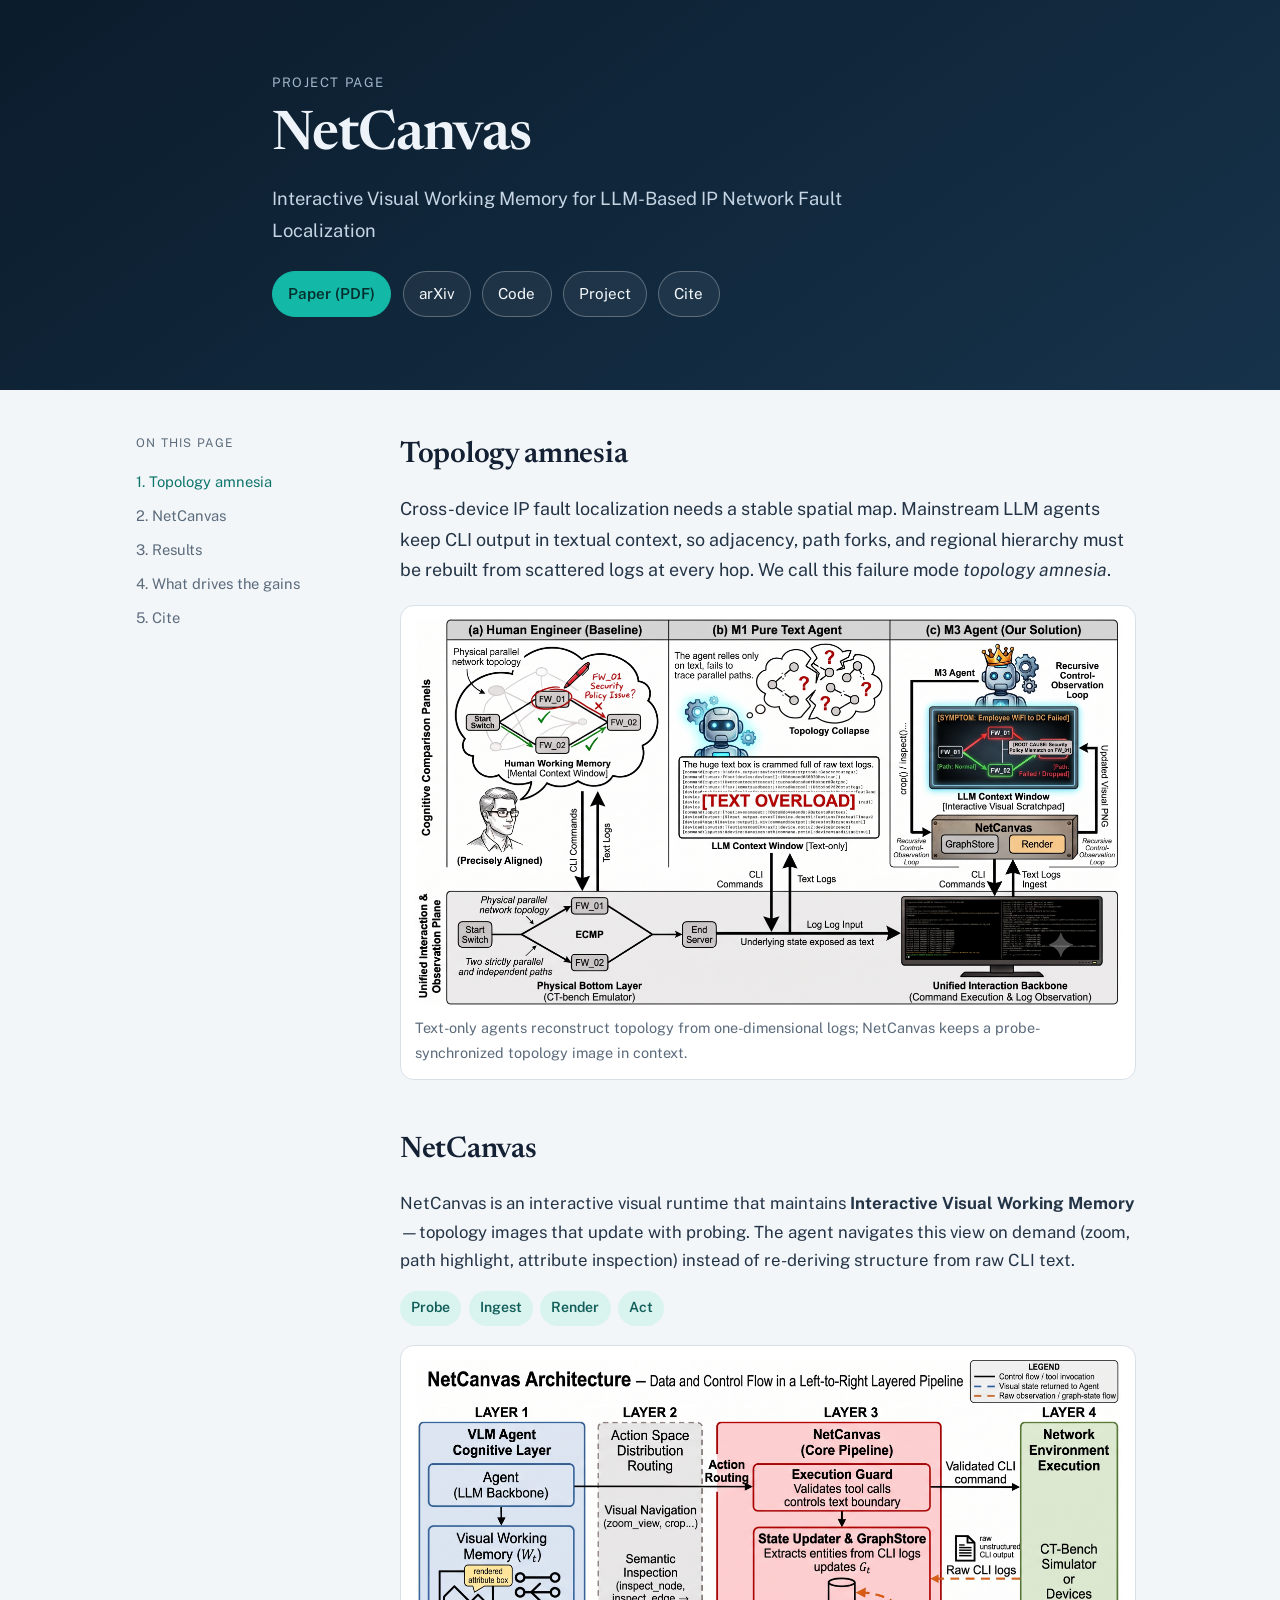
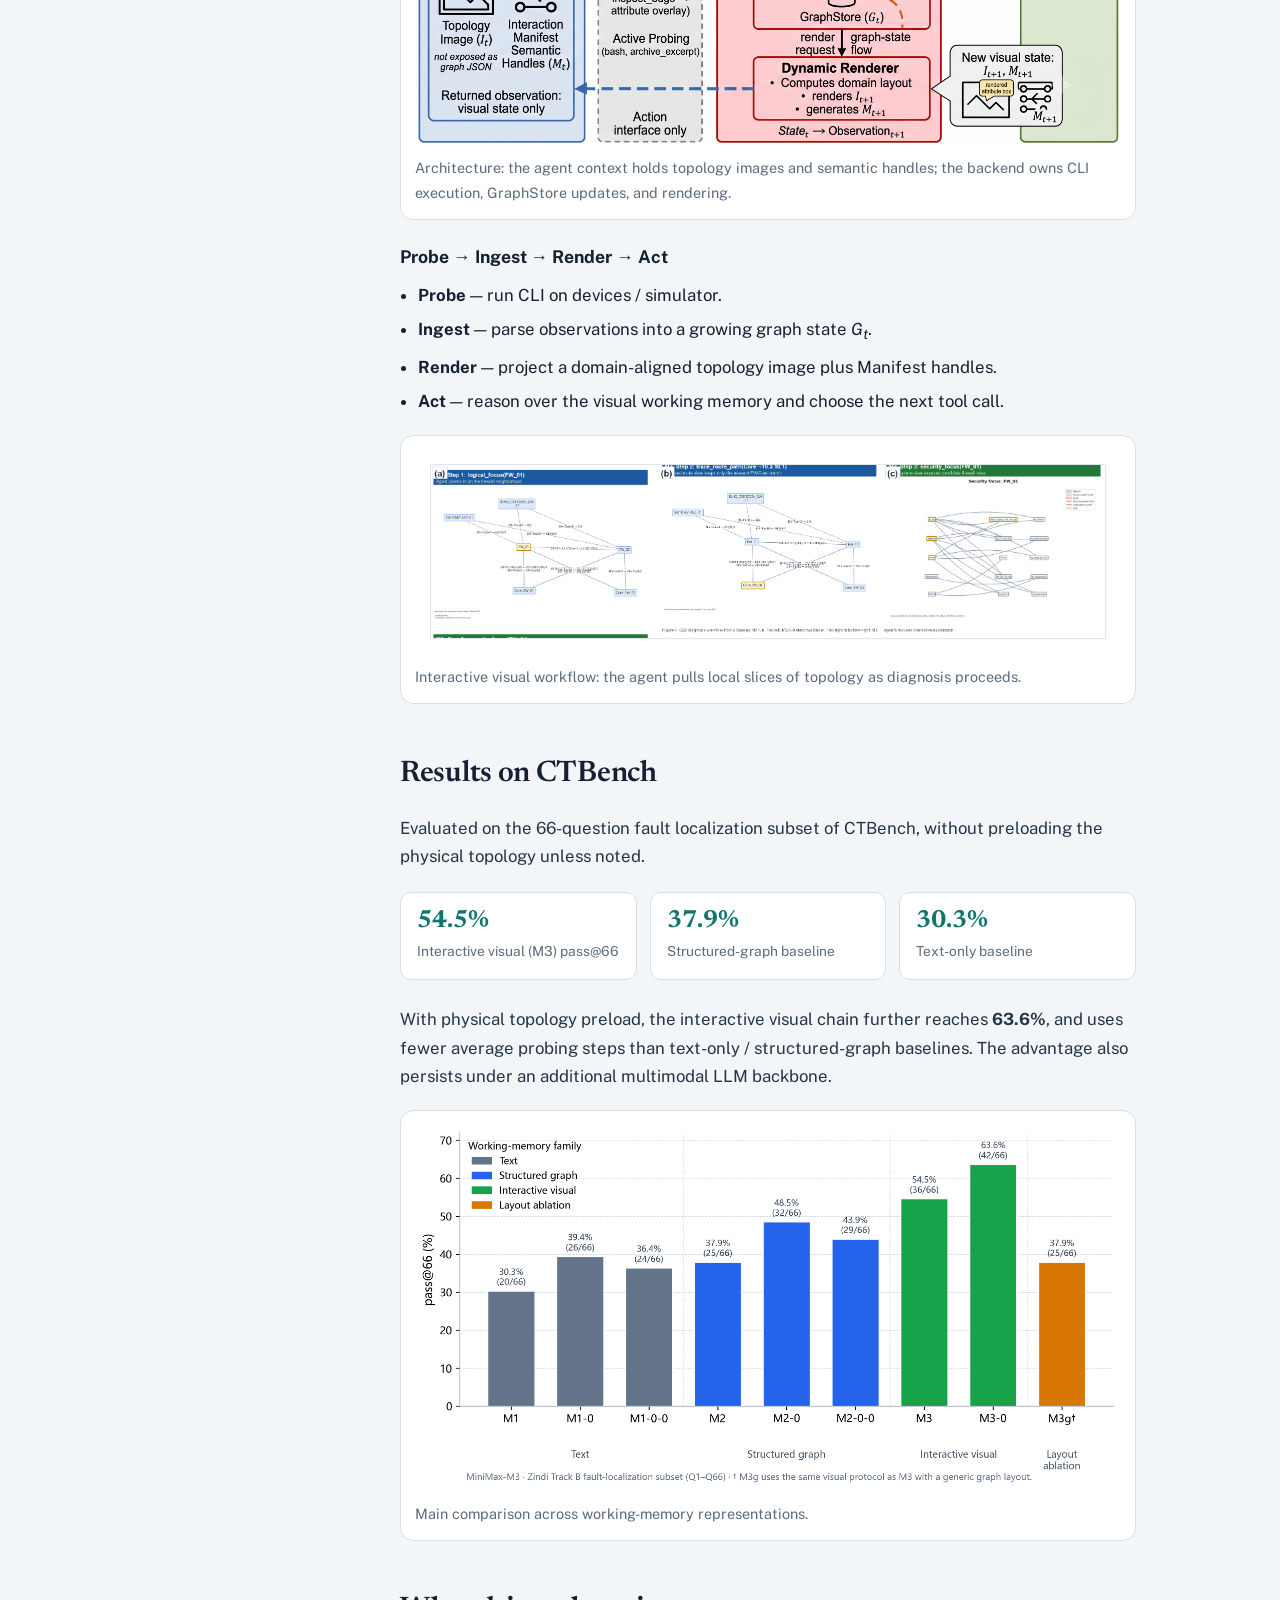
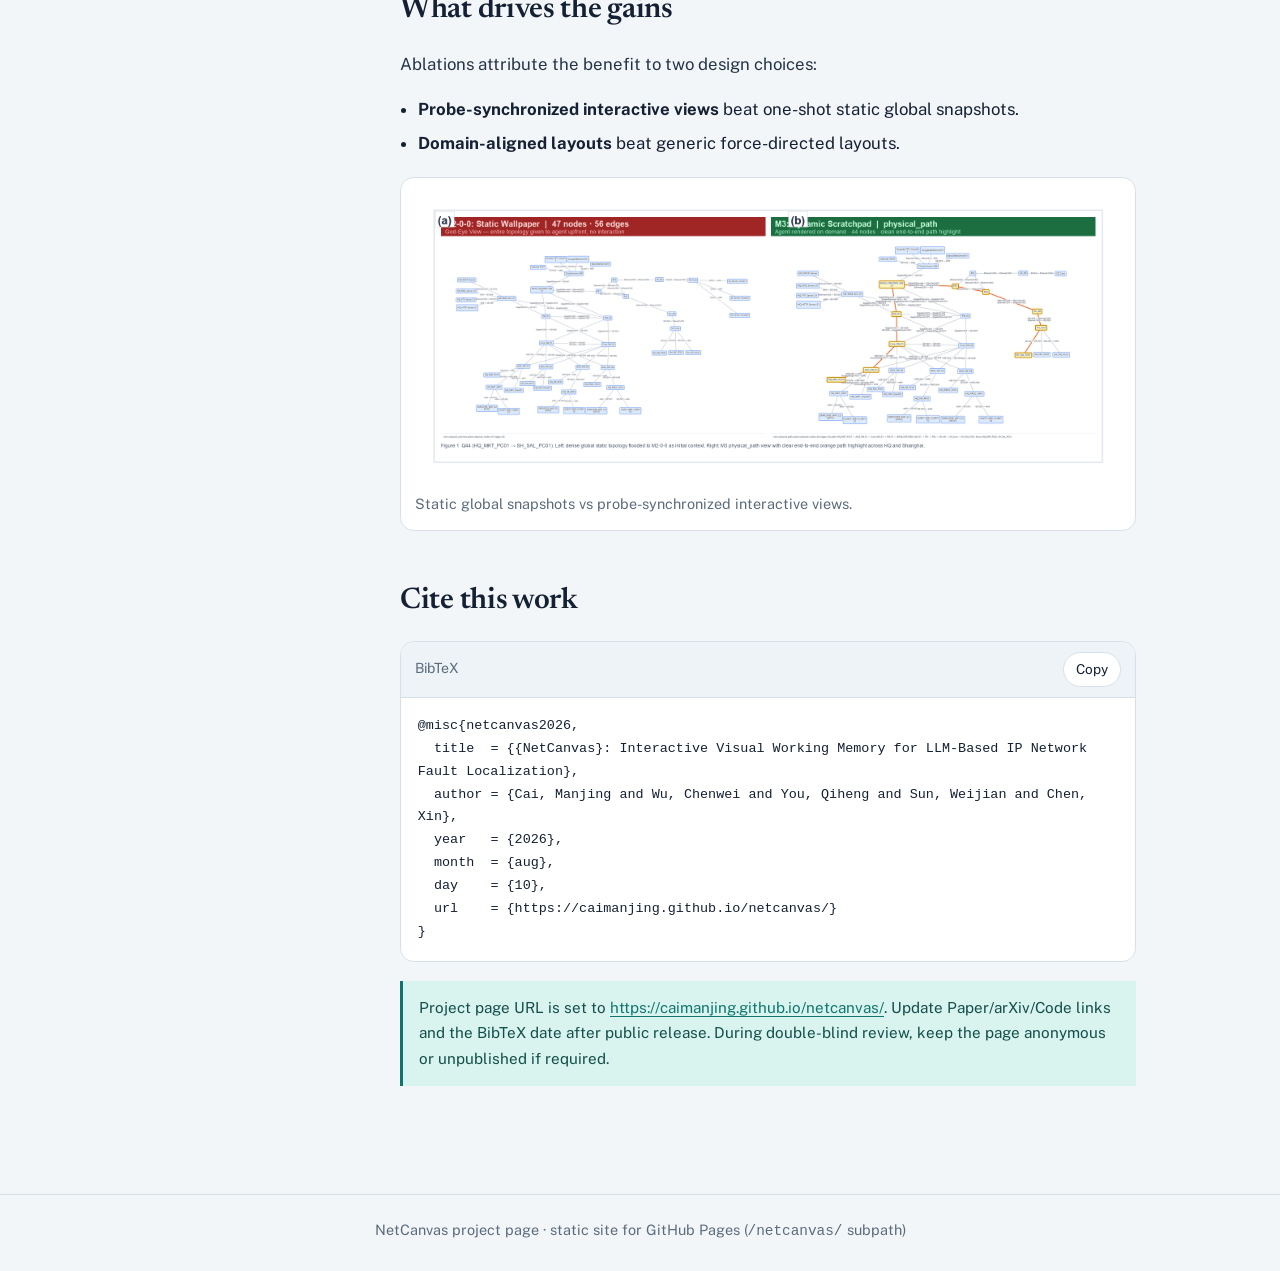
==== index.html @ bb772760 "Initial NetCanvas project page" ====
<!DOCTYPE html>
<html lang="en">
<head>
  <meta charset="UTF-8" />
  <meta name="viewport" content="width=device-width, initial-scale=1" />
  <title>NetCanvas: Interactive Visual Working Memory for LLM-Based IP Network Fault Localization</title>
  <meta name="description" content="NetCanvas maintains probe-synchronized topology images as Interactive Visual Working Memory for LLM agents doing IP network fault localization." />
  <!--
    Project-page deploy: https://<user>.github.io/netcanvas/
    Keep asset paths relative so the /netcanvas/ subpath works.
  -->
  <link rel="preconnect" href="https://fonts.googleapis.com" />
  <link rel="preconnect" href="https://fonts.gstatic.com" crossorigin />
  <link href="https://fonts.googleapis.com/css2?family=Newsreader:opsz,wght@6..72,500;6..72,600&family=Public+Sans:wght@400;600&family=IBM+Plex+Mono:wght@400;500&display=swap" rel="stylesheet" />
  <link rel="stylesheet" href="assets/theme.css" />
</head>
<body>
  <header class="hero">
    <div class="hero-inner">
      <p class="kicker">Project page</p>
      <h1>NetCanvas</h1>
      <p class="tagline">
        Interactive Visual Working Memory for LLM-Based IP Network Fault Localization
      </p>
      <p class="links">
        <!-- Replace # with real URLs when ready -->
        <a class="primary" href="#">Paper (PDF)</a>
        <a href="#">arXiv</a>
        <a href="#">Code</a>
        <a href="https://caimanjing.github.io/netcanvas/">Project</a>
        <a href="#cite">Cite</a>
      </p>
    </div>
  </header>

  <div class="layout">
    <aside class="toc" aria-label="On this page">
      <p>On this page</p>
      <a href="#problem">1. Topology amnesia</a>
      <a href="#method">2. NetCanvas</a>
      <a href="#results">3. Results</a>
      <a href="#ablations">4. What drives the gains</a>
      <a href="#cite">5. Cite</a>
    </aside>

    <main>
      <section id="problem">
        <h2>Topology amnesia</h2>
        <p class="lead">
          Cross-device IP fault localization needs a stable spatial map. Mainstream
          LLM agents keep CLI output in textual context, so adjacency, path forks,
          and regional hierarchy must be rebuilt from scattered logs at every hop.
          We call this failure mode <em>topology amnesia</em>.
        </p>
        <figure>
          <img src="figures/teaser.png" alt="Text-only agent vs interactive visual agent" />
          <figcaption>
            Text-only agents reconstruct topology from one-dimensional logs;
            NetCanvas keeps a probe-synchronized topology image in context.
          </figcaption>
        </figure>
      </section>

      <section id="method">
        <h2>NetCanvas</h2>
        <p>
          NetCanvas is an interactive visual runtime that maintains
          <strong>Interactive Visual Working Memory</strong>—topology images that
          update with probing. The agent navigates this view on demand (zoom,
          path highlight, attribute inspection) instead of re-deriving structure
          from raw CLI text.
        </p>

        <div class="loop" aria-label="Runtime loop">
          <span>Probe</span>
          <span>Ingest</span>
          <span>Render</span>
          <span>Act</span>
        </div>

        <figure>
          <img src="figures/architecture.png" alt="NetCanvas architecture" />
          <figcaption>
            Architecture: the agent context holds topology images and semantic
            handles; the backend owns CLI execution, GraphStore updates, and rendering.
          </figcaption>
        </figure>

        <h3>Probe → Ingest → Render → Act</h3>
        <ul class="clean">
          <li><strong>Probe</strong> — run CLI on devices / simulator.</li>
          <li><strong>Ingest</strong> — parse observations into a growing graph state <em>G<sub>t</sub></em>.</li>
          <li><strong>Render</strong> — project a domain-aligned topology image plus Manifest handles.</li>
          <li><strong>Act</strong> — reason over the visual working memory and choose the next tool call.</li>
        </ul>

        <figure>
          <img src="figures/workflow.png" alt="M3 interactive visual workflow" />
          <figcaption>
            Interactive visual workflow: the agent pulls local slices of topology
            as diagnosis proceeds.
          </figcaption>
        </figure>
      </section>

      <section id="results">
        <h2>Results on CTBench</h2>
        <p>
          Evaluated on the 66-question fault localization subset of CTBench,
          without preloading the physical topology unless noted.
        </p>

        <div class="stats">
          <div class="stat">
            <strong>54.5%</strong>
            <span>Interactive visual (M3) pass@66</span>
          </div>
          <div class="stat">
            <strong>37.9%</strong>
            <span>Structured-graph baseline</span>
          </div>
          <div class="stat">
            <strong>30.3%</strong>
            <span>Text-only baseline</span>
          </div>
        </div>

        <p>
          With physical topology preload, the interactive visual chain further
          reaches <strong>63.6%</strong>, and uses fewer average probing steps than
          text-only / structured-graph baselines. The advantage also persists under
          an additional multimodal LLM backbone.
        </p>

        <figure>
          <img src="figures/results.png" alt="Overall pass rates comparison" />
          <figcaption>Main comparison across working-memory representations.</figcaption>
        </figure>
      </section>

      <section id="ablations">
        <h2>What drives the gains</h2>
        <p>
          Ablations attribute the benefit to two design choices:
        </p>
        <ul class="clean">
          <li><strong>Probe-synchronized interactive views</strong> beat one-shot static global snapshots.</li>
          <li><strong>Domain-aligned layouts</strong> beat generic force-directed layouts.</li>
        </ul>
        <figure>
          <img src="figures/ablation.png" alt="Static vs dynamic visual memory" />
          <figcaption>
            Static global snapshots vs probe-synchronized interactive views.
          </figcaption>
        </figure>
      </section>

      <section id="cite">
        <h2>Cite this work</h2>
        <div class="citation">
          <div class="citation-bar">
            <span>BibTeX</span>
            <button type="button" data-copy-bibtex>Copy</button>
          </div>
          <pre><code id="bibtex-code">@misc{netcanvas2026,
  title  = {{NetCanvas}: Interactive Visual Working Memory for LLM-Based IP Network Fault Localization},
  author = {Cai, Manjing and Wu, Chenwei and You, Qiheng and Sun, Weijian and Chen, Xin},
  year   = {2026},
  month  = {aug},
  day    = {10},
  url    = {https://caimanjing.github.io/netcanvas/}
}</code></pre>
        </div>
        <p class="note">
          Project page URL is set to
          <a href="https://caimanjing.github.io/netcanvas/">https://caimanjing.github.io/netcanvas/</a>.
          Update Paper/arXiv/Code links and the BibTeX date after public release.
          During double-blind review, keep the page anonymous or unpublished if required.
        </p>
      </section>
    </main>
  </div>

  <footer class="site-footer">
    NetCanvas project page · static site for GitHub Pages (<code>/netcanvas/</code> subpath)
  </footer>

  <script src="assets/site.js"></script>
</body>
</html>
---- assets/theme.css ----
:root {
  --bg: #f3f6f8;
  --surface: #ffffff;
  --ink: #142033;
  --muted: #5b6b7c;
  --line: #d7e0e8;
  --accent: #0f766e;
  --accent-soft: #d9f3ef;
  --hero-from: #0b1c2c;
  --hero-to: #16324a;
  --max: 46rem;
  --nav: 14rem;
  --font-display: "Newsreader", "Source Serif 4", Georgia, serif;
  --font-body: "Public Sans", "Segoe UI", sans-serif;
  --font-mono: "IBM Plex Mono", ui-monospace, monospace;
}

*,
*::before,
*::after {
  box-sizing: border-box;
}

html {
  scroll-behavior: smooth;
}

body {
  margin: 0;
  color: var(--ink);
  background:
    radial-gradient(1200px 500px at 10% -10%, #d7ece8 0%, transparent 55%),
    radial-gradient(900px 420px at 90% 0%, #d9e5f2 0%, transparent 50%),
    var(--bg);
  font-family: var(--font-body);
  font-size: 1.05rem;
  line-height: 1.7;
}

img,
video {
  max-width: 100%;
  height: auto;
  display: block;
}

a {
  color: var(--accent);
  text-decoration-thickness: 1px;
  text-underline-offset: 0.18em;
}

a:hover {
  color: #0b5f59;
}

.hero {
  background: linear-gradient(145deg, var(--hero-from), var(--hero-to));
  color: #edf3f8;
  padding: 4.5rem 1.25rem 3.5rem;
}

.hero-inner,
.page {
  width: min(100% - 2rem, calc(var(--max) + var(--nav) + 3rem));
  margin: 0 auto;
}

.hero-inner {
  max-width: var(--max);
}

.kicker {
  margin: 0 0 0.75rem;
  font-size: 0.82rem;
  letter-spacing: 0.12em;
  text-transform: uppercase;
  color: #9fb6c9;
}

.hero h1 {
  margin: 0;
  font-family: var(--font-display);
  font-size: clamp(2.4rem, 5vw, 3.4rem);
  font-weight: 600;
  line-height: 1.12;
  letter-spacing: -0.02em;
}

.tagline {
  margin: 1rem 0 0;
  max-width: 38rem;
  font-size: 1.15rem;
  color: #c5d5e4;
}

.links {
  display: flex;
  flex-wrap: wrap;
  gap: 0.7rem;
  margin-top: 1.6rem;
}

.links a {
  display: inline-flex;
  align-items: center;
  padding: 0.55rem 0.95rem;
  border: 1px solid rgba(255, 255, 255, 0.28);
  border-radius: 999px;
  color: #f4f8fb;
  text-decoration: none;
  background: rgba(255, 255, 255, 0.06);
  font-size: 0.95rem;
}

.links a:hover {
  background: rgba(255, 255, 255, 0.14);
  color: #fff;
}

.links a.primary {
  background: #14b8a6;
  border-color: #14b8a6;
  color: #042f2e;
  font-weight: 600;
}

.layout {
  display: grid;
  grid-template-columns: var(--nav) minmax(0, var(--max));
  gap: 2.5rem;
  width: min(100% - 2rem, calc(var(--max) + var(--nav) + 3rem));
  margin: 0 auto;
  padding: 2.5rem 0 4rem;
}

.toc {
  position: sticky;
  top: 1.25rem;
  align-self: start;
  padding: 0.2rem 0;
}

.toc p {
  margin: 0 0 0.7rem;
  font-size: 0.75rem;
  letter-spacing: 0.1em;
  text-transform: uppercase;
  color: var(--muted);
}

.toc a {
  display: block;
  padding: 0.28rem 0;
  color: var(--muted);
  text-decoration: none;
  font-size: 0.92rem;
}

.toc a:hover,
.toc a.active {
  color: var(--accent);
}

main section {
  margin-bottom: 2.8rem;
  scroll-margin-top: 1.2rem;
}

main h2 {
  margin: 0 0 0.9rem;
  font-family: var(--font-display);
  font-size: 1.85rem;
  font-weight: 600;
  letter-spacing: -0.01em;
}

main h3 {
  margin: 1.4rem 0 0.55rem;
  font-size: 1.1rem;
}

.lead,
main p {
  margin: 0 0 1rem;
  color: #243447;
}

.lead {
  font-size: 1.12rem;
}

.stats {
  display: grid;
  grid-template-columns: repeat(3, 1fr);
  gap: 0.8rem;
  margin: 1.3rem 0 1.6rem;
}

.stat {
  padding: 0.95rem 1rem;
  background: var(--surface);
  border: 1px solid var(--line);
  border-radius: 0.7rem;
}

.stat strong {
  display: block;
  font-family: var(--font-display);
  font-size: 1.55rem;
  line-height: 1.1;
  color: var(--accent);
}

.stat span {
  display: block;
  margin-top: 0.3rem;
  font-size: 0.86rem;
  color: var(--muted);
}

figure {
  margin: 1.2rem 0 0.4rem;
  padding: 0.85rem;
  background: var(--surface);
  border: 1px solid var(--line);
  border-radius: 0.85rem;
}

figure img {
  width: 100%;
  border-radius: 0.35rem;
}

figcaption {
  margin-top: 0.7rem;
  font-size: 0.9rem;
  color: var(--muted);
}

.loop {
  display: flex;
  flex-wrap: wrap;
  gap: 0.45rem;
  margin: 1rem 0 1.2rem;
}

.loop span {
  padding: 0.35rem 0.7rem;
  border-radius: 999px;
  background: var(--accent-soft);
  color: #115e59;
  font-size: 0.88rem;
  font-weight: 600;
}

ul.clean {
  margin: 0.4rem 0 1rem;
  padding-left: 1.15rem;
}

ul.clean li {
  margin: 0.35rem 0;
}

.citation {
  background: var(--surface);
  border: 1px solid var(--line);
  border-radius: 0.85rem;
  overflow: hidden;
}

.citation-bar {
  display: flex;
  justify-content: space-between;
  align-items: center;
  padding: 0.65rem 0.9rem;
  border-bottom: 1px solid var(--line);
  background: #eef3f7;
  font-size: 0.88rem;
  color: var(--muted);
}

.citation button {
  border: 1px solid var(--line);
  background: #fff;
  color: var(--ink);
  border-radius: 999px;
  padding: 0.3rem 0.75rem;
  cursor: pointer;
  font: inherit;
  font-size: 0.85rem;
}

.citation button:hover {
  border-color: var(--accent);
  color: var(--accent);
}

.citation pre {
  margin: 0;
  padding: 1rem 1.05rem 1.15rem;
  overflow-x: auto;
  font-family: var(--font-mono);
  font-size: 0.84rem;
  line-height: 1.55;
  white-space: pre-wrap;
}

.note {
  margin-top: 1.2rem;
  padding: 0.85rem 1rem;
  border-left: 3px solid var(--accent);
  background: var(--accent-soft);
  color: #134e4a;
  font-size: 0.95rem;
}

.site-footer {
  border-top: 1px solid var(--line);
  padding: 1.4rem 1.25rem 2.4rem;
  color: var(--muted);
  font-size: 0.9rem;
  text-align: center;
}

@media (max-width: 920px) {
  .layout {
    grid-template-columns: 1fr;
    gap: 1.2rem;
  }

  .toc {
    position: static;
    display: flex;
    flex-wrap: wrap;
    gap: 0.35rem 1rem;
    padding-bottom: 0.4rem;
    border-bottom: 1px solid var(--line);
  }

  .toc p {
    width: 100%;
  }

  .stats {
    grid-template-columns: 1fr;
  }
}
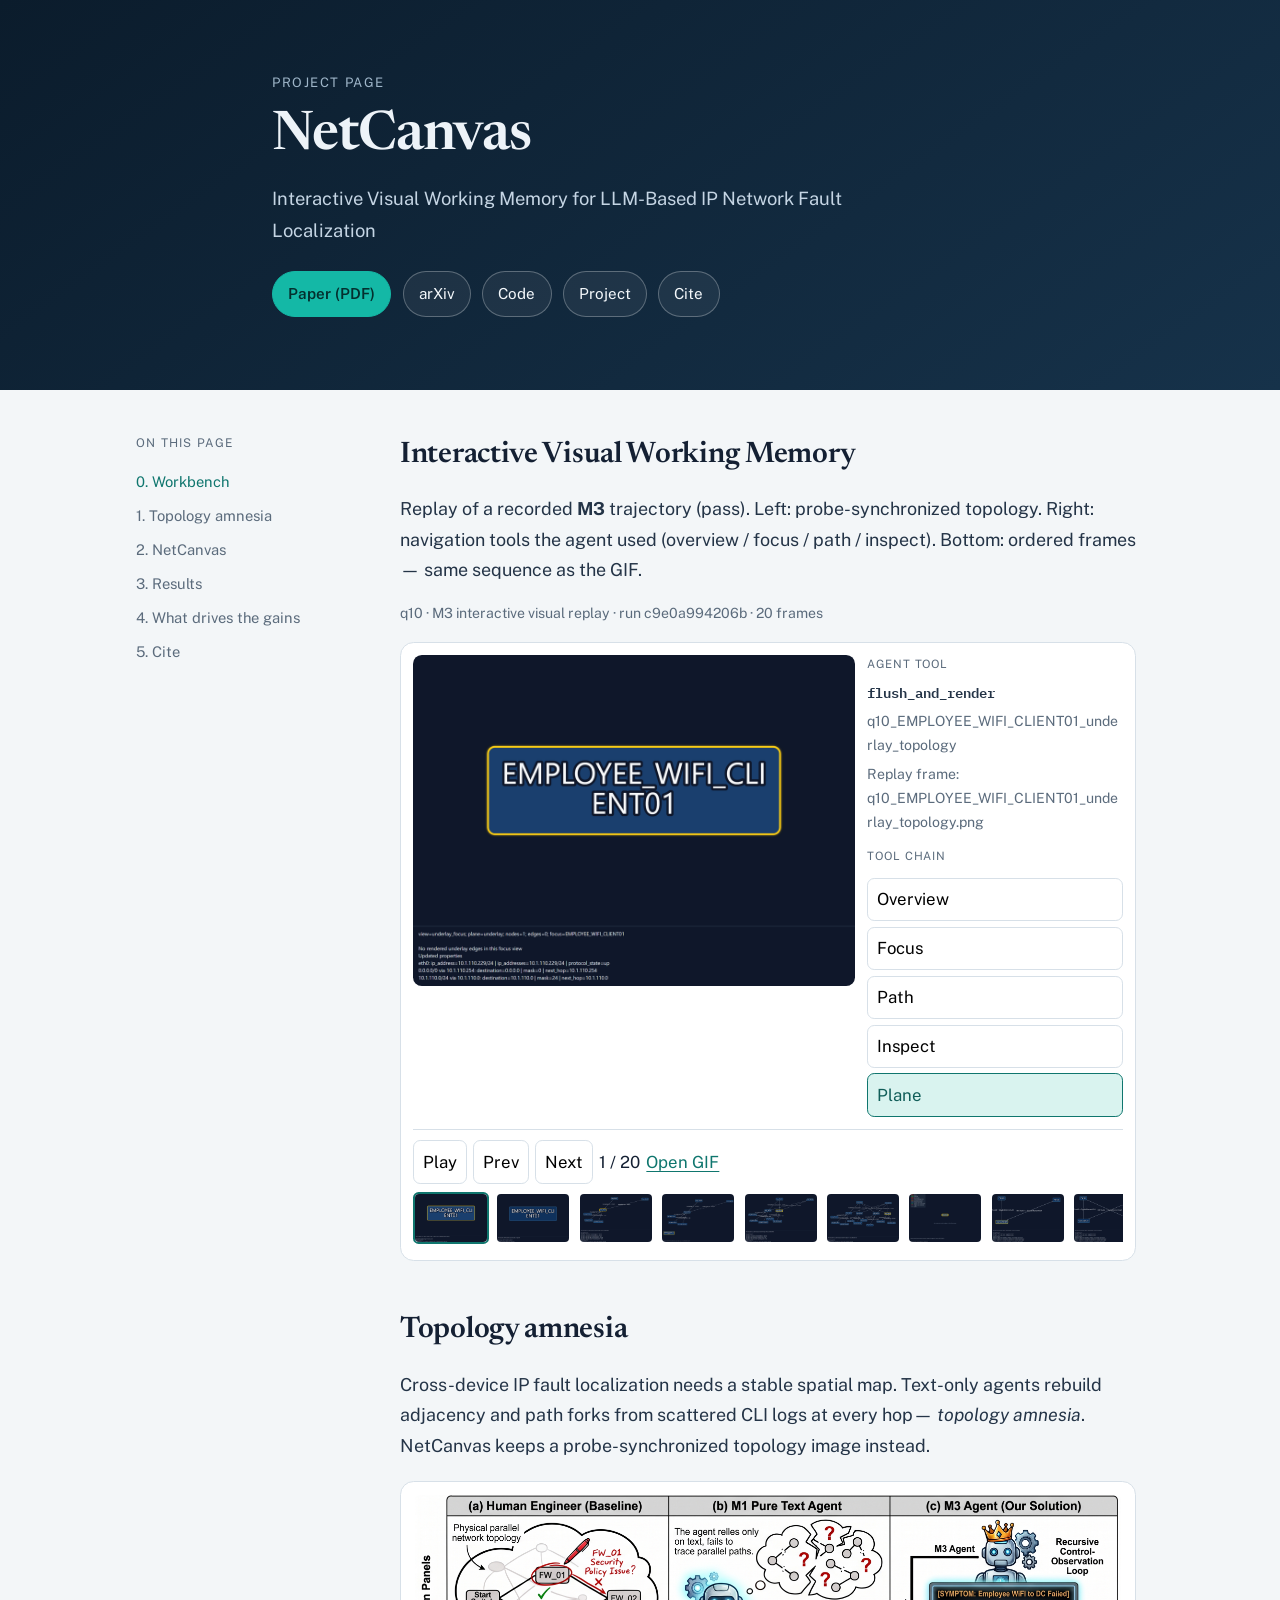
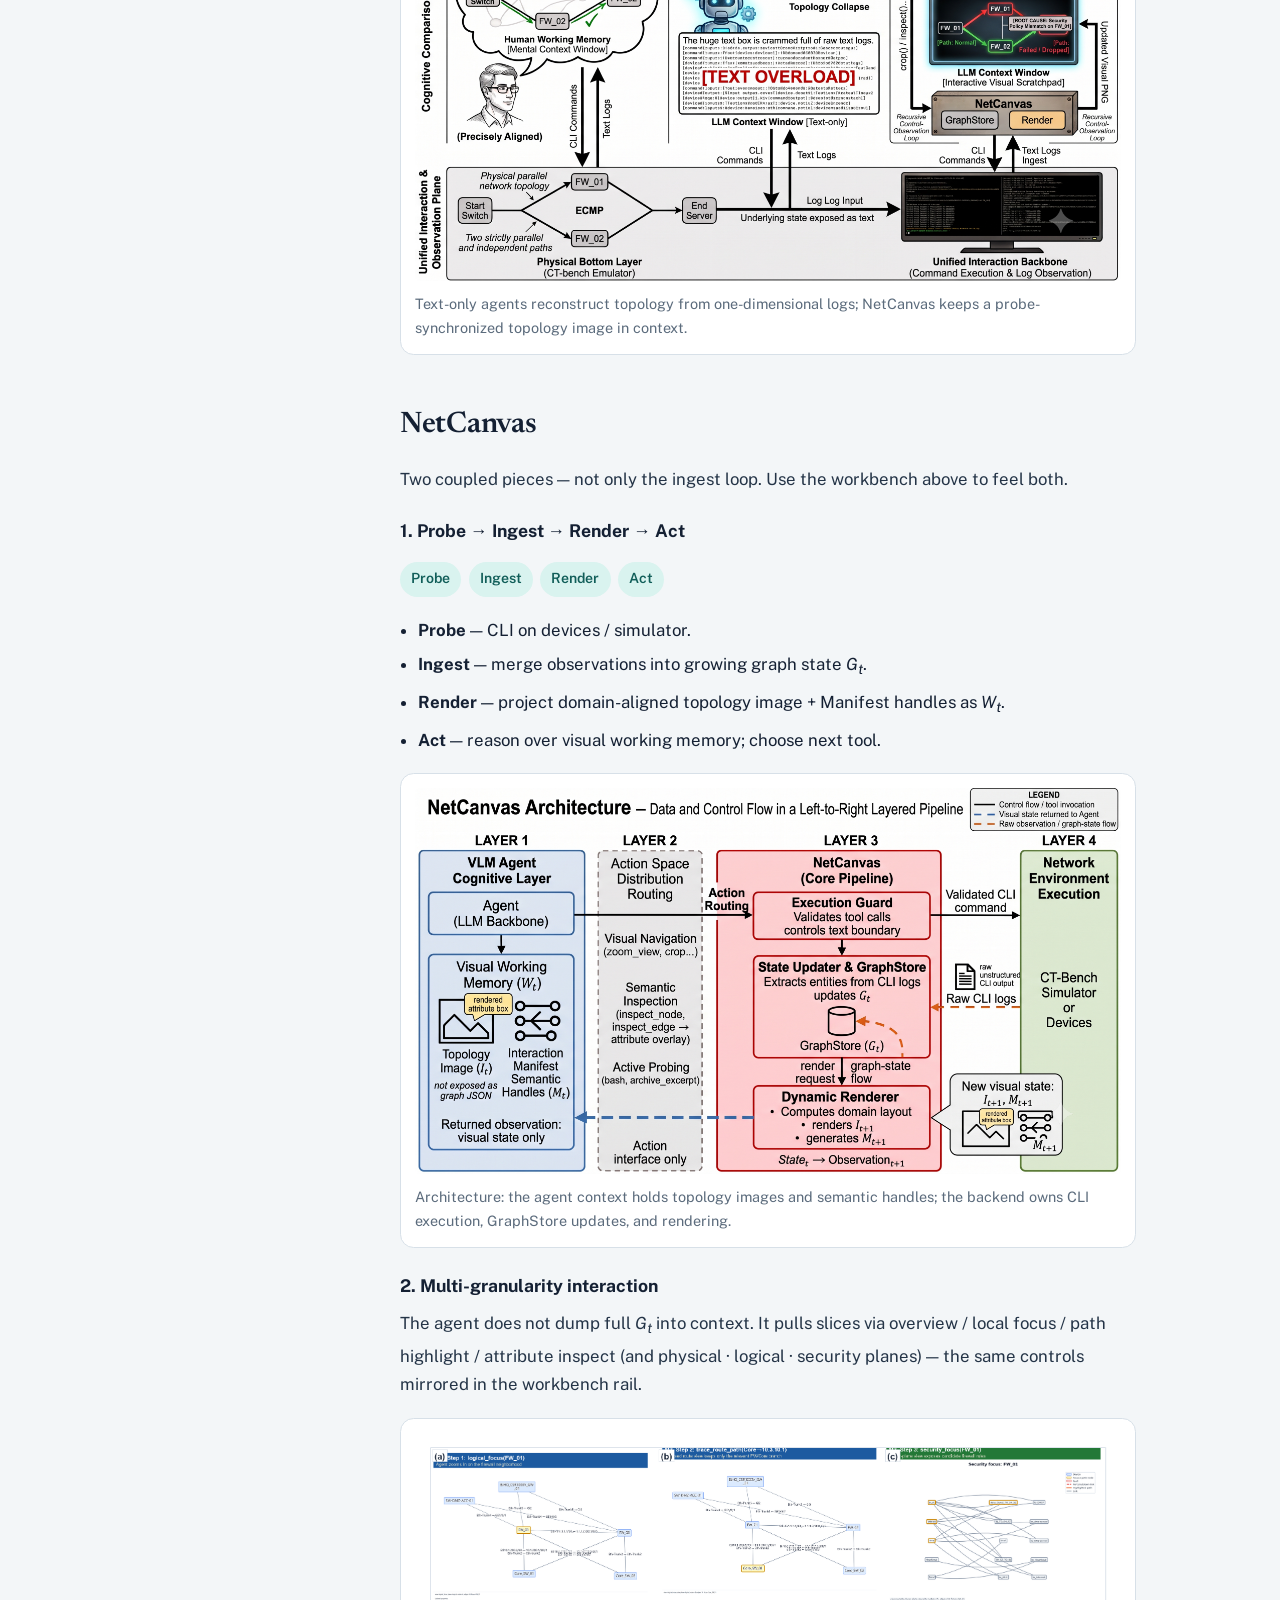
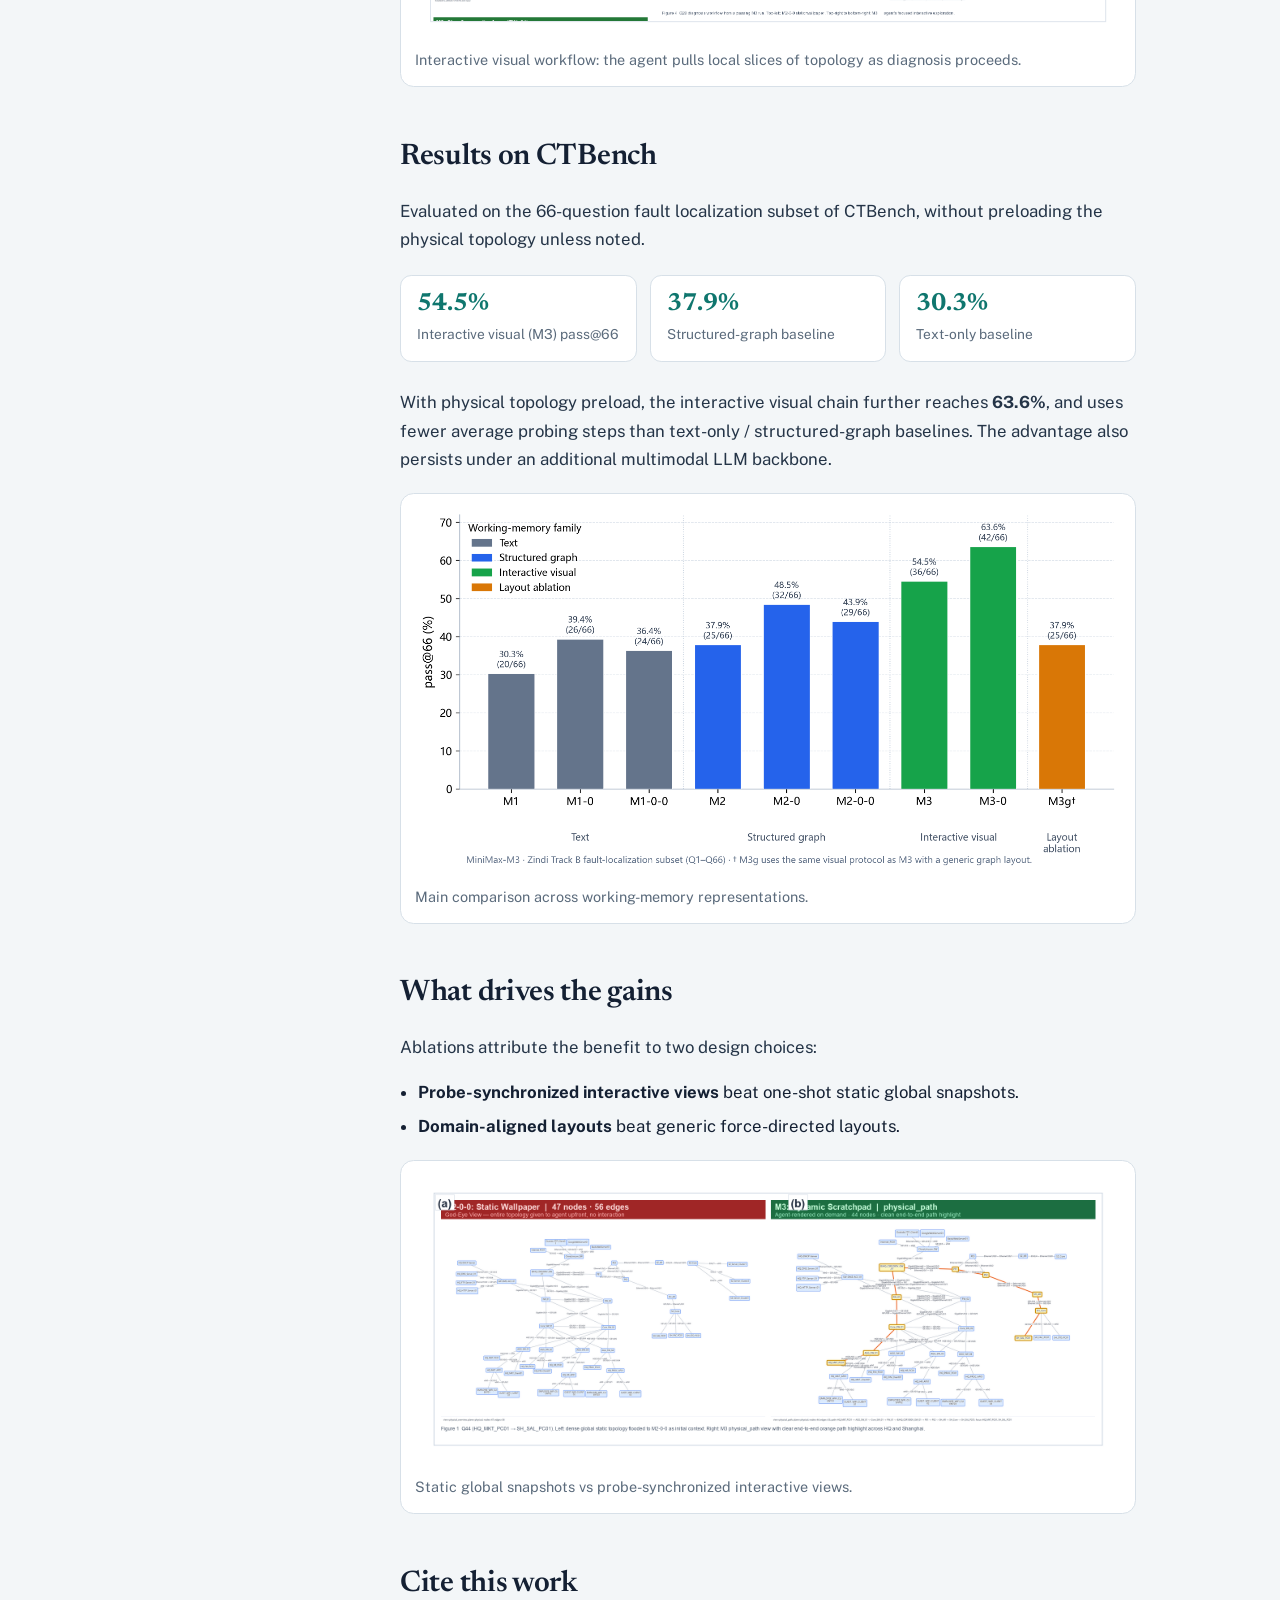
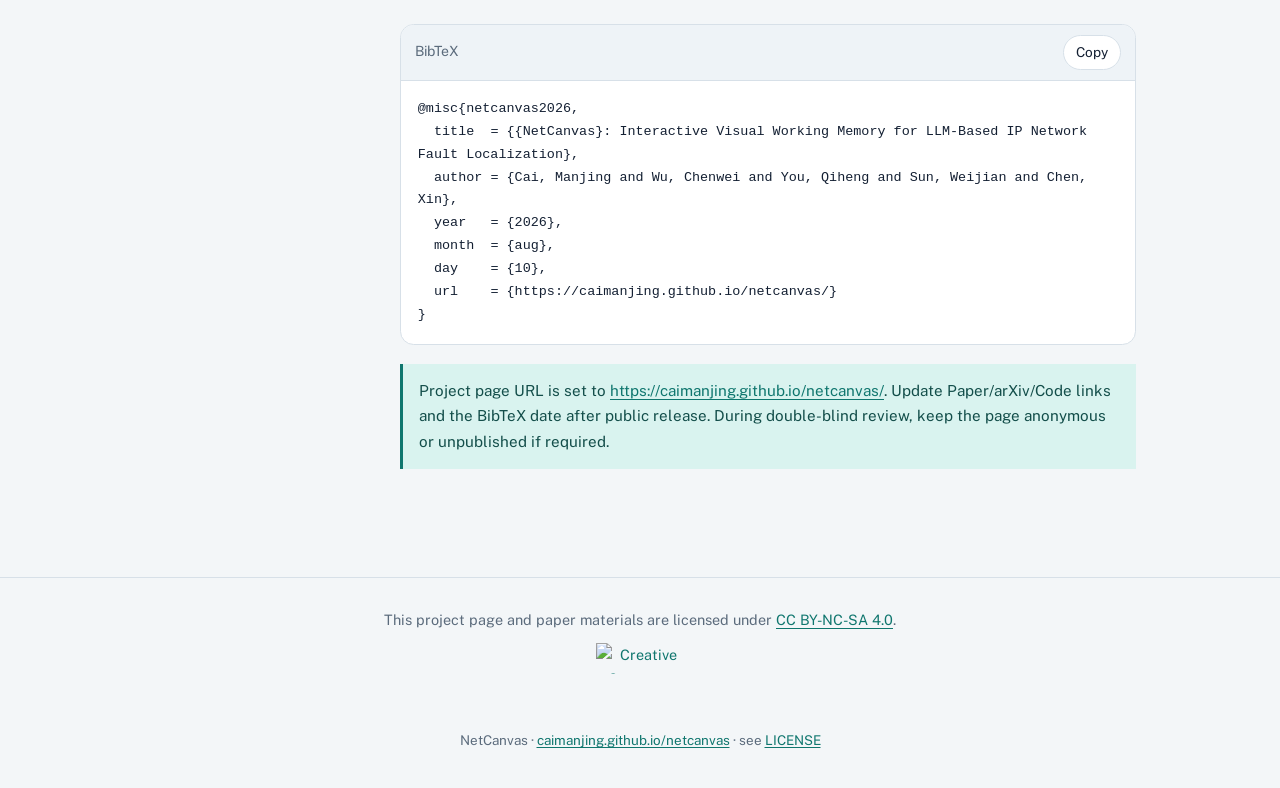
==== commit b7978a49: "Add workbench markup, styles, and M3 demo wiring. Co-authored-by: Cursor <cursoragent@cursor.com>" ====
--- a/index.html
+++ b/index.html
@@ -36,6 +36,7 @@
   <div class="layout">
     <aside class="toc" aria-label="On this page">
       <p>On this page</p>
+      <a href="#workbench">0. Workbench</a>
       <a href="#problem">1. Topology amnesia</a>
       <a href="#method">2. NetCanvas</a>
       <a href="#results">3. Results</a>
@@ -44,13 +45,58 @@
     </aside>
 
     <main>
+      <section id="workbench" class="workbench-section">
+        <h2>Interactive Visual Working Memory</h2>
+        <p class="lead">
+          Replay of a recorded <strong>M3</strong> trajectory (pass).
+          Left: probe-synchronized topology. Right: navigation tools the agent used
+          (overview / focus / path / inspect). Bottom: ordered frames — same sequence as the GIF.
+        </p>
+        <p class="workbench-meta" data-workbench-meta></p>
+
+        <div class="workbench" data-workbench>
+          <div class="wb-main">
+            <div class="wb-viewport">
+              <img data-wb-image alt="Topology working memory frame" />
+              <div class="wb-hotspots" data-wb-hotspots hidden></div>
+            </div>
+            <div class="wb-attr" data-wb-attr hidden></div>
+          </div>
+          <aside class="wb-side">
+            <div class="wb-act">
+              <p class="wb-label">Agent tool</p>
+              <p class="wb-tool" data-wb-tool></p>
+              <p class="wb-args" data-wb-args></p>
+              <p class="wb-intent" data-wb-intent></p>
+            </div>
+            <div class="wb-rail" aria-label="Tool chain">
+              <p class="wb-label">Tool chain</p>
+              <button type="button" data-wb-tag="overview">Overview</button>
+              <button type="button" data-wb-tag="focus">Focus</button>
+              <button type="button" data-wb-tag="path">Path</button>
+              <button type="button" data-wb-tag="inspect">Inspect</button>
+              <button type="button" data-wb-tag="physical">Plane</button>
+            </div>
+          </aside>
+          <div class="wb-timeline">
+            <div class="wb-controls">
+              <button type="button" data-wb-play>Play</button>
+              <button type="button" data-wb-prev>Prev</button>
+              <button type="button" data-wb-next>Next</button>
+              <span data-wb-index></span>
+              <a href="assets/demo/demo.gif" target="_blank" rel="noopener">Open GIF</a>
+            </div>
+            <div class="wb-film" data-wb-film></div>
+          </div>
+        </div>
+      </section>
+
       <section id="problem">
         <h2>Topology amnesia</h2>
         <p class="lead">
-          Cross-device IP fault localization needs a stable spatial map. Mainstream
-          LLM agents keep CLI output in textual context, so adjacency, path forks,
-          and regional hierarchy must be rebuilt from scattered logs at every hop.
-          We call this failure mode <em>topology amnesia</em>.
+          Cross-device IP fault localization needs a stable spatial map. Text-only
+          agents rebuild adjacency and path forks from scattered CLI logs at every hop—
+          <em>topology amnesia</em>. NetCanvas keeps a probe-synchronized topology image instead.
         </p>
         <figure>
           <img src="figures/teaser.png" alt="Text-only agent vs interactive visual agent" />
@@ -64,19 +110,23 @@
       <section id="method">
         <h2>NetCanvas</h2>
         <p>
-          NetCanvas is an interactive visual runtime that maintains
-          <strong>Interactive Visual Working Memory</strong>—topology images that
-          update with probing. The agent navigates this view on demand (zoom,
-          path highlight, attribute inspection) instead of re-deriving structure
-          from raw CLI text.
-        </p>
-
+          Two coupled pieces — not only the ingest loop.
+          Use the workbench above to feel both.
+        </p>
+
+        <h3>1. Probe → Ingest → Render → Act</h3>
         <div class="loop" aria-label="Runtime loop">
           <span>Probe</span>
           <span>Ingest</span>
           <span>Render</span>
           <span>Act</span>
         </div>
+        <ul class="clean">
+          <li><strong>Probe</strong> — CLI on devices / simulator.</li>
+          <li><strong>Ingest</strong> — merge observations into growing graph state <em>G<sub>t</sub></em>.</li>
+          <li><strong>Render</strong> — project domain-aligned topology image + Manifest handles as <em>W<sub>t</sub></em>.</li>
+          <li><strong>Act</strong> — reason over visual working memory; choose next tool.</li>
+        </ul>
 
         <figure>
           <img src="figures/architecture.png" alt="NetCanvas architecture" />
@@ -86,13 +136,12 @@
           </figcaption>
         </figure>
 
-        <h3>Probe → Ingest → Render → Act</h3>
-        <ul class="clean">
-          <li><strong>Probe</strong> — run CLI on devices / simulator.</li>
-          <li><strong>Ingest</strong> — parse observations into a growing graph state <em>G<sub>t</sub></em>.</li>
-          <li><strong>Render</strong> — project a domain-aligned topology image plus Manifest handles.</li>
-          <li><strong>Act</strong> — reason over the visual working memory and choose the next tool call.</li>
-        </ul>
+        <h3>2. Multi-granularity interaction</h3>
+        <p>
+          The agent does not dump full <em>G<sub>t</sub></em> into context.
+          It pulls slices via overview / local focus / path highlight / attribute inspect
+          (and physical · logical · security planes) — the same controls mirrored in the workbench rail.
+        </p>
 
         <figure>
           <img src="figures/workflow.png" alt="M3 interactive visual workflow" />
@@ -182,9 +231,27 @@
   </div>
 
   <footer class="site-footer">
-    NetCanvas project page · static site for GitHub Pages (<code>/netcanvas/</code> subpath)
+    <p>
+      This project page and paper materials are licensed under
+      <a rel="license" href="https://creativecommons.org/licenses/by-nc-sa/4.0/">CC BY-NC-SA 4.0</a>.
+    </p>
+    <p>
+      <a rel="license" href="https://creativecommons.org/licenses/by-nc-sa/4.0/">
+        <img
+          alt="Creative Commons License"
+          src="https://licensebuttons.net/l/by-nc-sa/4.0/88x31.png"
+          width="88"
+          height="31"
+        />
+      </a>
+    </p>
+    <p class="footer-meta">
+      NetCanvas ·
+      <a href="https://caimanjing.github.io/netcanvas/">caimanjing.github.io/netcanvas</a>
+      · see <a href="LICENSE">LICENSE</a>
+    </p>
   </footer>
 
-  <script src="assets/site.js"></script>
+  <script type="module" src="assets/site.js"></script>
 </body>
 </html>
--- a/assets/theme.css
+++ b/assets/theme.css
@@ -324,6 +324,20 @@
   text-align: center;
 }
 
+.site-footer p {
+  margin: 0.45rem 0;
+}
+
+.site-footer img {
+  display: inline-block;
+  margin: 0.2rem auto 0;
+}
+
+.site-footer .footer-meta {
+  margin-top: 0.8rem;
+  font-size: 0.84rem;
+}
+
 @media (max-width: 920px) {
   .layout {
     grid-template-columns: 1fr;
@@ -347,3 +361,161 @@
     grid-template-columns: 1fr;
   }
 }
+
+.workbench-section .lead {
+  max-width: 46rem;
+}
+
+.workbench {
+  display: grid;
+  grid-template-columns: minmax(0, 1fr) 16rem;
+  grid-template-rows: auto auto;
+  gap: 0.75rem;
+  margin-top: 1rem;
+  padding: 0.75rem;
+  background: var(--surface);
+  border: 1px solid var(--line);
+  border-radius: 0.85rem;
+}
+
+.wb-main {
+  grid-column: 1;
+  grid-row: 1;
+}
+
+.wb-side {
+  grid-column: 2;
+  grid-row: 1;
+  display: flex;
+  flex-direction: column;
+  gap: 0.75rem;
+}
+
+.wb-timeline {
+  grid-column: 1 / -1;
+  grid-row: 2;
+  border-top: 1px solid var(--line);
+  padding-top: 0.65rem;
+}
+
+.wb-viewport {
+  position: relative;
+  background: #0b1c2c;
+  border-radius: 0.55rem;
+  overflow: hidden;
+  min-height: 16rem;
+}
+
+.wb-viewport img {
+  width: 100%;
+  height: auto;
+  display: block;
+}
+
+.wb-label {
+  margin: 0 0 0.35rem;
+  font-size: 0.72rem;
+  letter-spacing: 0.08em;
+  text-transform: uppercase;
+  color: var(--muted);
+}
+
+.wb-tool {
+  margin: 0;
+  font-family: var(--font-mono);
+  font-size: 0.9rem;
+  font-weight: 600;
+}
+
+.wb-args,
+.wb-intent {
+  margin: 0.35rem 0 0;
+  font-size: 0.88rem;
+  color: var(--muted);
+  word-break: break-word;
+}
+
+.wb-rail {
+  display: flex;
+  flex-direction: column;
+  gap: 0.35rem;
+}
+
+.wb-rail button,
+.wb-controls button {
+  font: inherit;
+  cursor: pointer;
+  border: 1px solid var(--line);
+  background: #fff;
+  border-radius: 0.45rem;
+  padding: 0.4rem 0.55rem;
+  text-align: left;
+}
+
+.wb-rail button:hover,
+.wb-controls button:hover {
+  border-color: var(--accent);
+  color: var(--accent);
+}
+
+.wb-rail button.active {
+  background: var(--accent-soft);
+  border-color: var(--accent);
+  color: #115e59;
+}
+
+.wb-controls {
+  display: flex;
+  flex-wrap: wrap;
+  gap: 0.4rem;
+  align-items: center;
+  margin-bottom: 0.5rem;
+}
+
+.wb-film {
+  display: flex;
+  gap: 0.4rem;
+  overflow-x: auto;
+  padding-bottom: 0.25rem;
+}
+
+.wb-film button {
+  flex: 0 0 auto;
+  border: 2px solid transparent;
+  padding: 0;
+  background: none;
+  cursor: pointer;
+  border-radius: 0.35rem;
+}
+
+.wb-film button.active {
+  border-color: var(--accent);
+}
+
+.wb-film img {
+  width: 4.5rem;
+  height: 3rem;
+  object-fit: cover;
+  display: block;
+  border-radius: 0.25rem;
+}
+
+.workbench-meta {
+  font-size: 0.88rem;
+  color: var(--muted);
+}
+
+@media (max-width: 920px) {
+  .workbench {
+    grid-template-columns: 1fr;
+  }
+
+  .wb-side {
+    grid-column: 1;
+    grid-row: 2;
+  }
+
+  .wb-timeline {
+    grid-row: 3;
+  }
+}
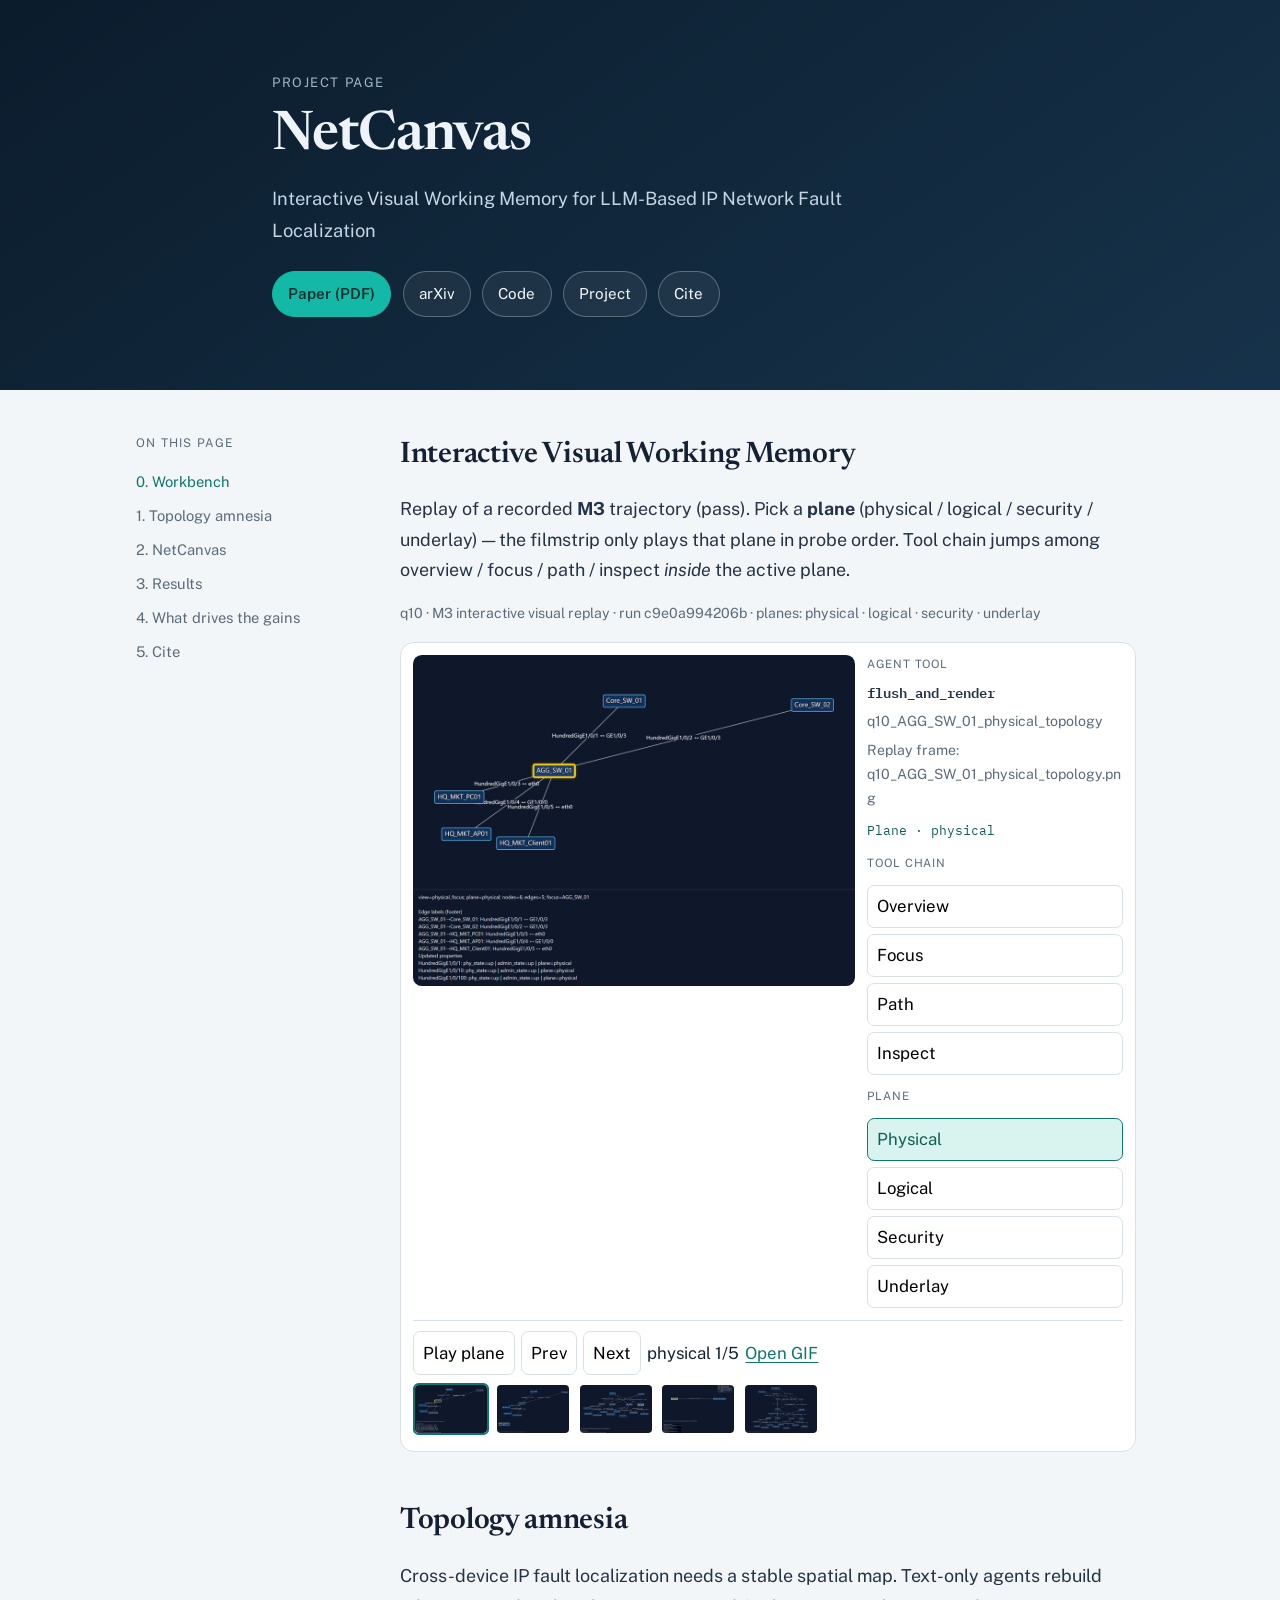
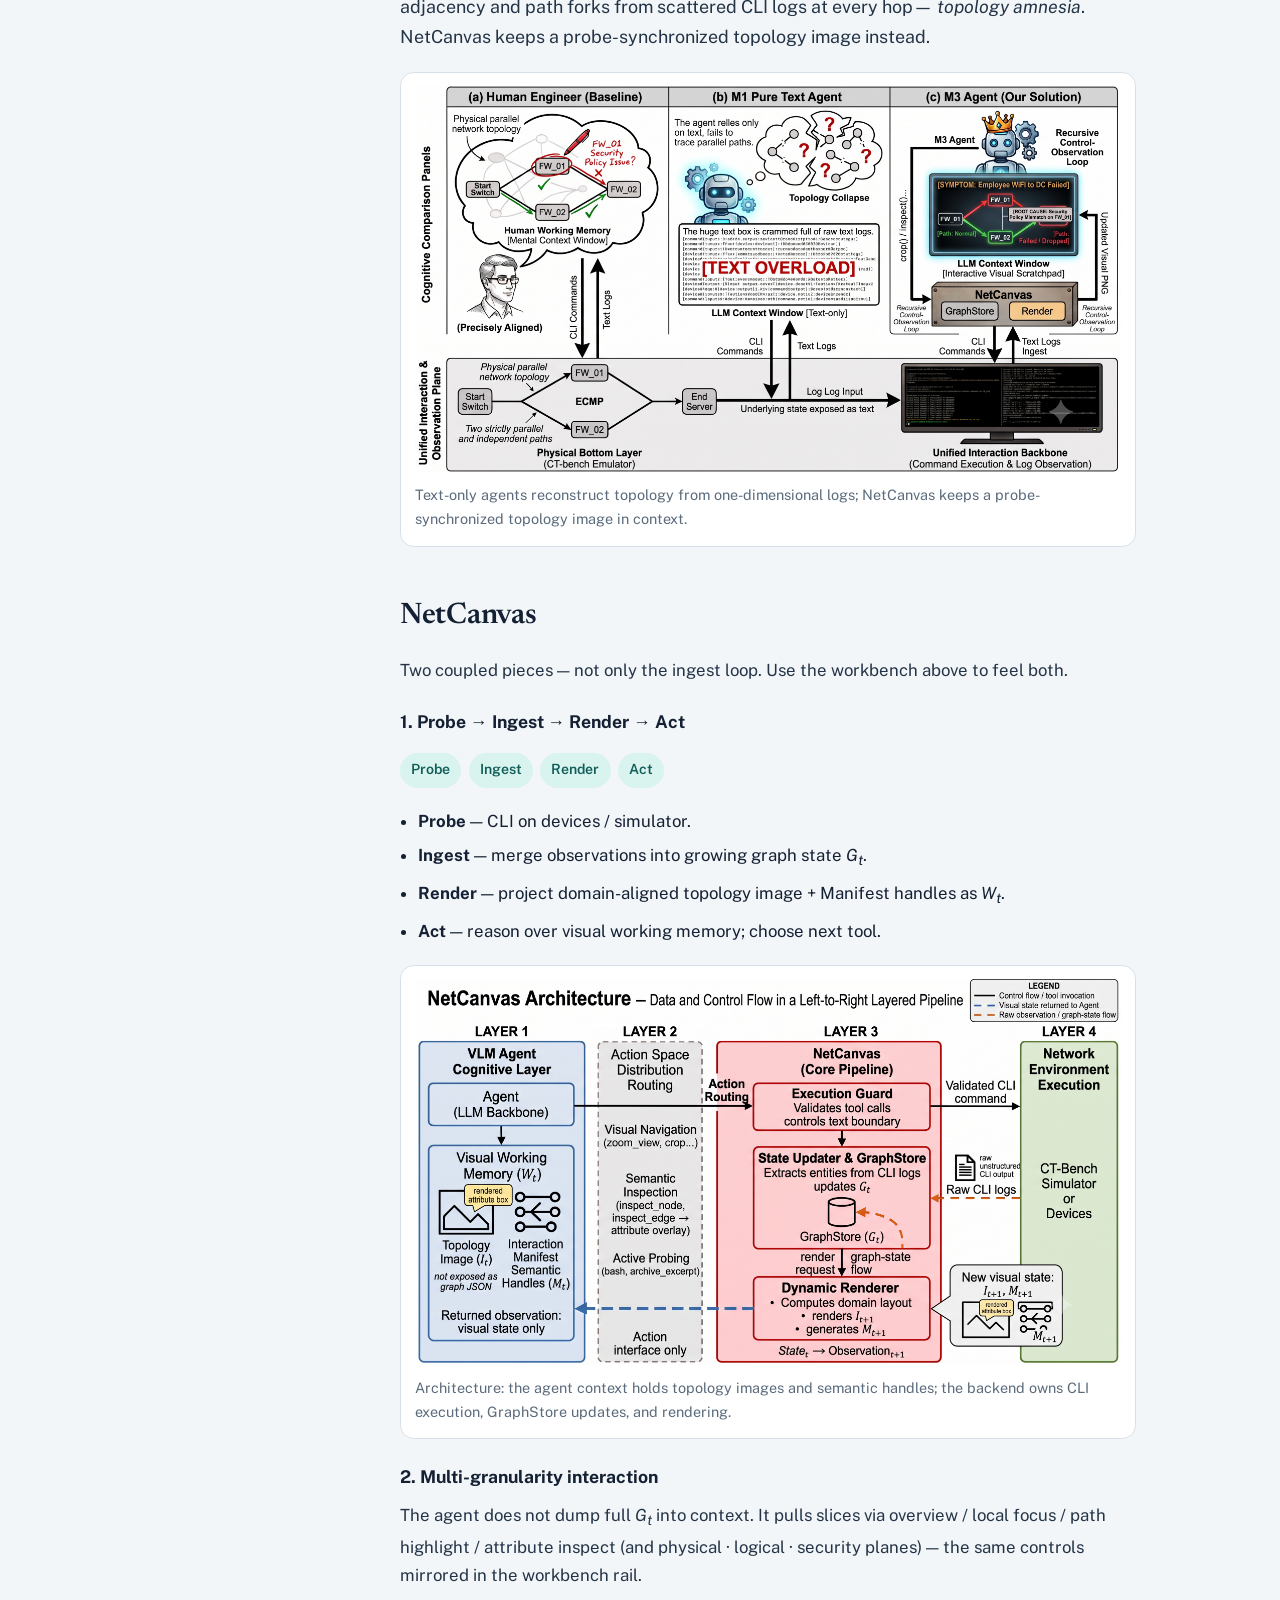
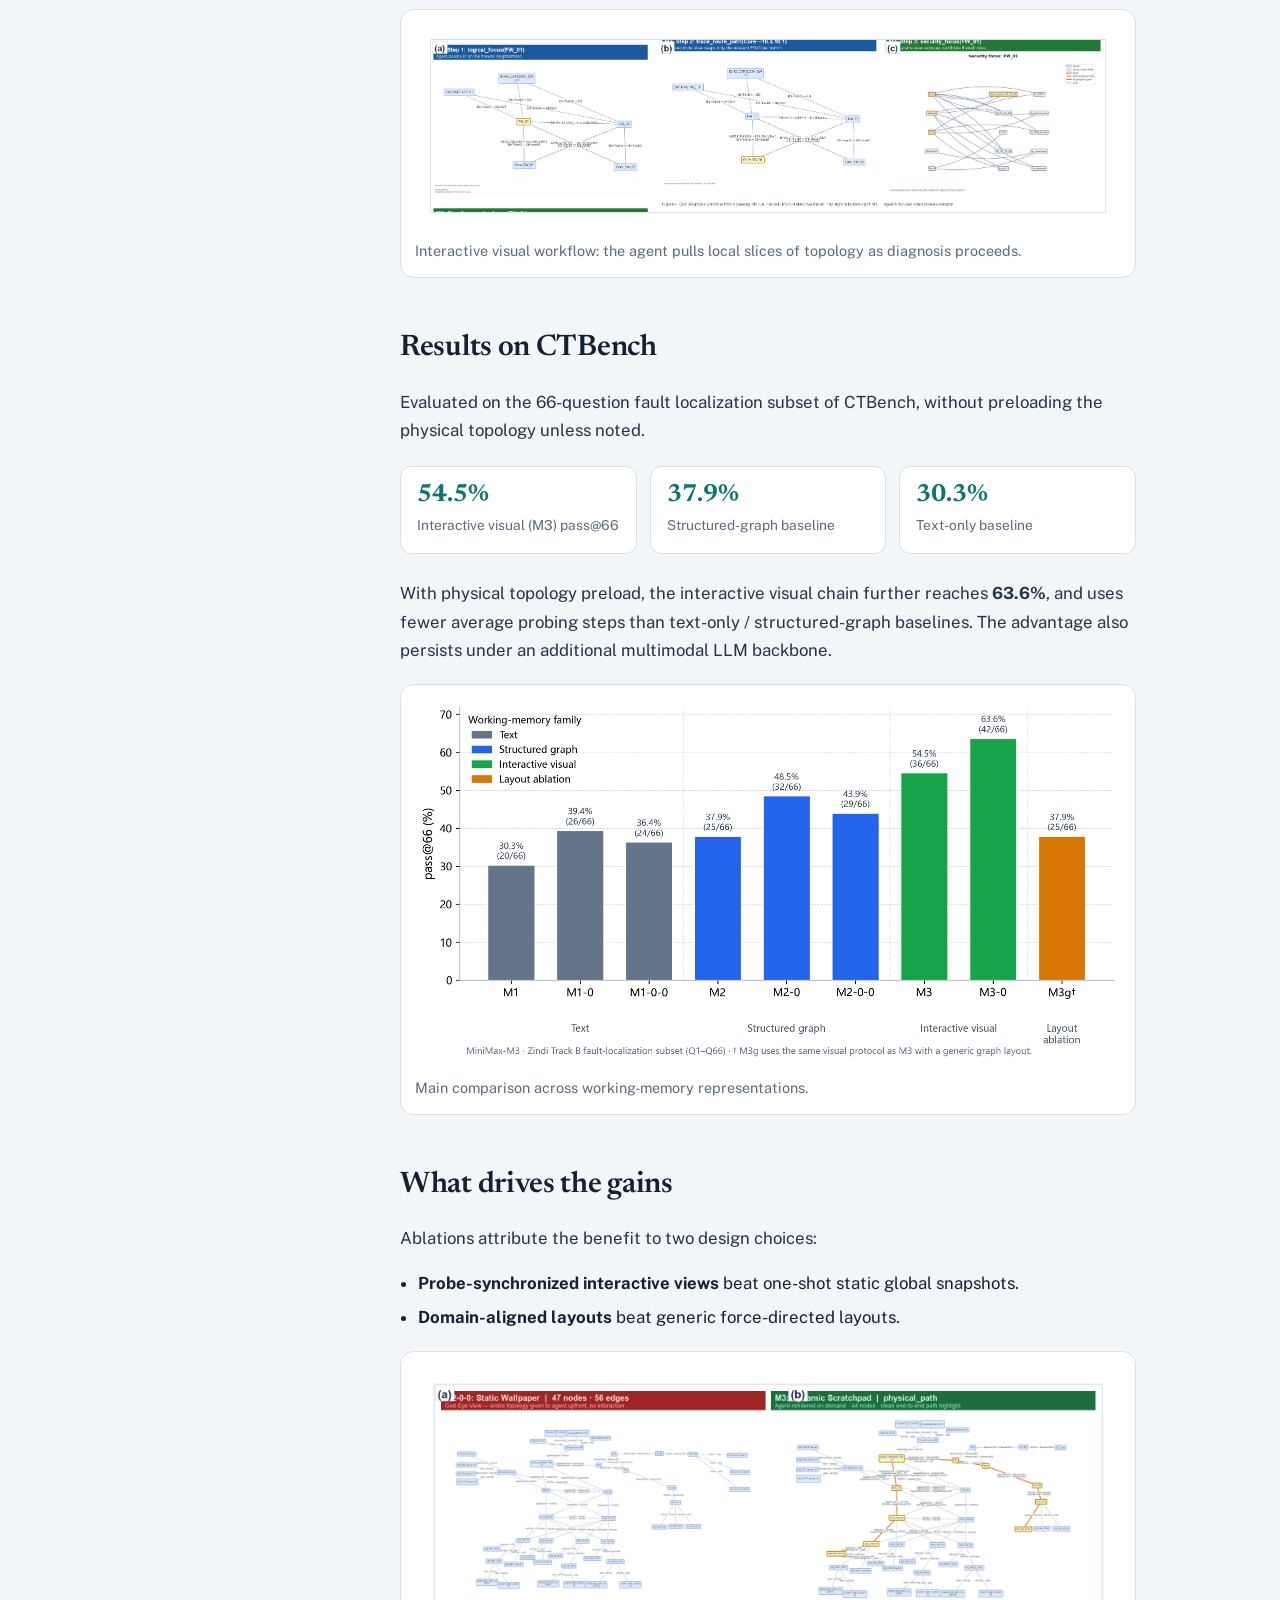
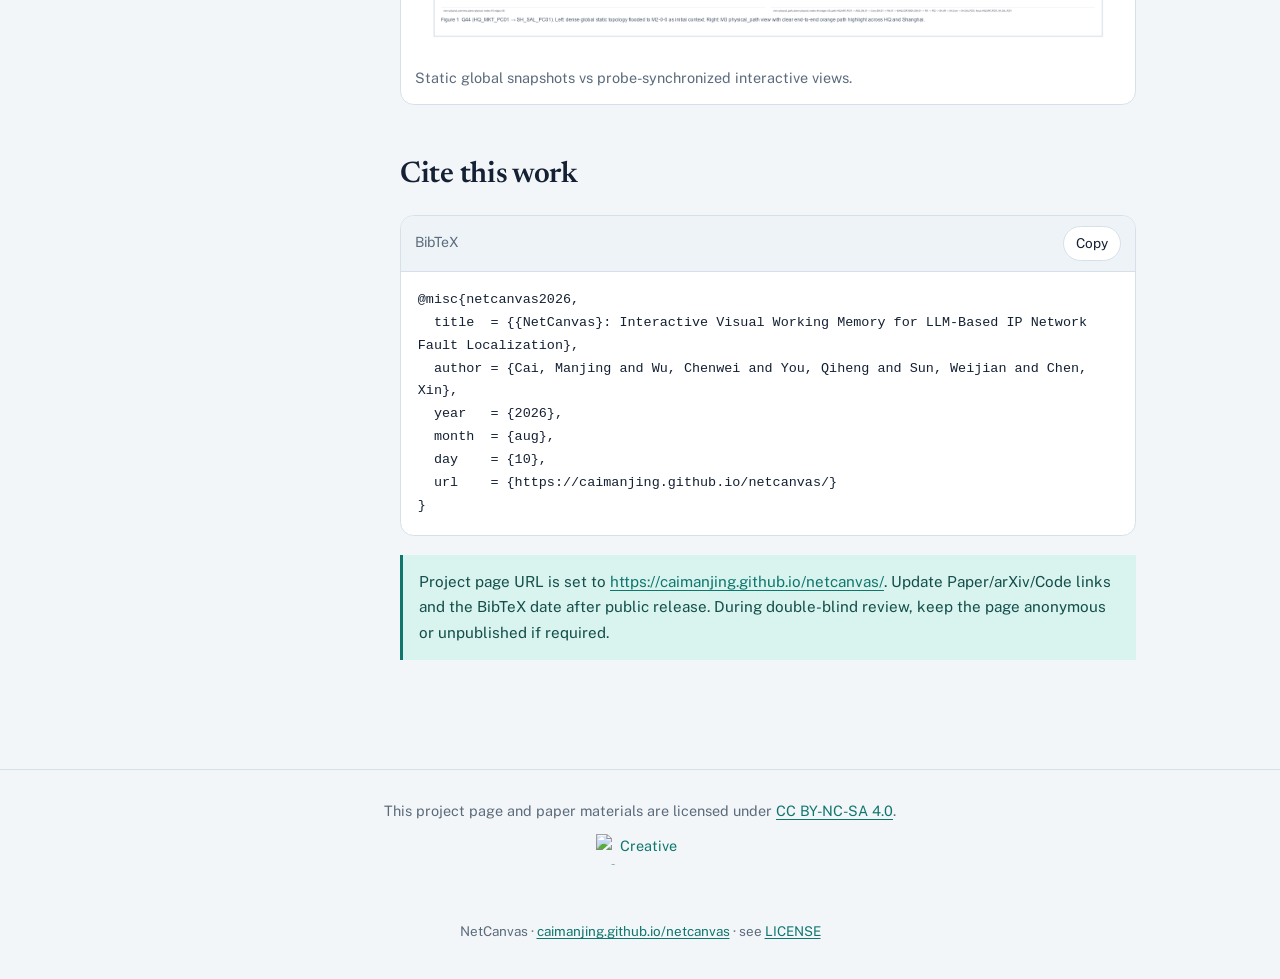
==== commit 02c5059c: "Present workbench by topology plane and split tool vs plane controls. Filmstrip plays one plane at a" ====
--- a/index.html
+++ b/index.html
@@ -49,8 +49,9 @@
         <h2>Interactive Visual Working Memory</h2>
         <p class="lead">
           Replay of a recorded <strong>M3</strong> trajectory (pass).
-          Left: probe-synchronized topology. Right: navigation tools the agent used
-          (overview / focus / path / inspect). Bottom: ordered frames — same sequence as the GIF.
+          Pick a <strong>plane</strong> (physical / logical / security / underlay) —
+          the filmstrip only plays that plane in probe order.
+          Tool chain jumps among overview / focus / path / inspect <em>inside</em> the active plane.
         </p>
         <p class="workbench-meta" data-workbench-meta></p>
 
@@ -68,19 +69,26 @@
               <p class="wb-tool" data-wb-tool></p>
               <p class="wb-args" data-wb-args></p>
               <p class="wb-intent" data-wb-intent></p>
+              <p class="wb-plane-now" data-wb-plane-now></p>
             </div>
             <div class="wb-rail" aria-label="Tool chain">
               <p class="wb-label">Tool chain</p>
-              <button type="button" data-wb-tag="overview">Overview</button>
-              <button type="button" data-wb-tag="focus">Focus</button>
-              <button type="button" data-wb-tag="path">Path</button>
-              <button type="button" data-wb-tag="inspect">Inspect</button>
-              <button type="button" data-wb-tag="physical">Plane</button>
+              <button type="button" data-wb-tool-btn="overview">Overview</button>
+              <button type="button" data-wb-tool-btn="focus">Focus</button>
+              <button type="button" data-wb-tool-btn="path">Path</button>
+              <button type="button" data-wb-tool-btn="inspect">Inspect</button>
+            </div>
+            <div class="wb-planes" aria-label="Topology plane">
+              <p class="wb-label">Plane</p>
+              <button type="button" data-wb-plane="physical">Physical</button>
+              <button type="button" data-wb-plane="logical">Logical</button>
+              <button type="button" data-wb-plane="security">Security</button>
+              <button type="button" data-wb-plane="underlay">Underlay</button>
             </div>
           </aside>
           <div class="wb-timeline">
             <div class="wb-controls">
-              <button type="button" data-wb-play>Play</button>
+              <button type="button" data-wb-play>Play plane</button>
               <button type="button" data-wb-prev>Prev</button>
               <button type="button" data-wb-next>Next</button>
               <span data-wb-index></span>
--- a/assets/theme.css
+++ b/assets/theme.css
@@ -435,13 +435,15 @@
   word-break: break-word;
 }
 
-.wb-rail {
+.wb-rail,
+.wb-planes {
   display: flex;
   flex-direction: column;
   gap: 0.35rem;
 }
 
 .wb-rail button,
+.wb-planes button,
 .wb-controls button {
   font: inherit;
   cursor: pointer;
@@ -453,14 +455,23 @@
 }
 
 .wb-rail button:hover,
+.wb-planes button:hover,
 .wb-controls button:hover {
   border-color: var(--accent);
   color: var(--accent);
 }
 
-.wb-rail button.active {
+.wb-rail button.active,
+.wb-planes button.active {
   background: var(--accent-soft);
   border-color: var(--accent);
+  color: #115e59;
+}
+
+.wb-plane-now {
+  margin: 0.55rem 0 0;
+  font-family: var(--font-mono);
+  font-size: 0.82rem;
   color: #115e59;
 }
 
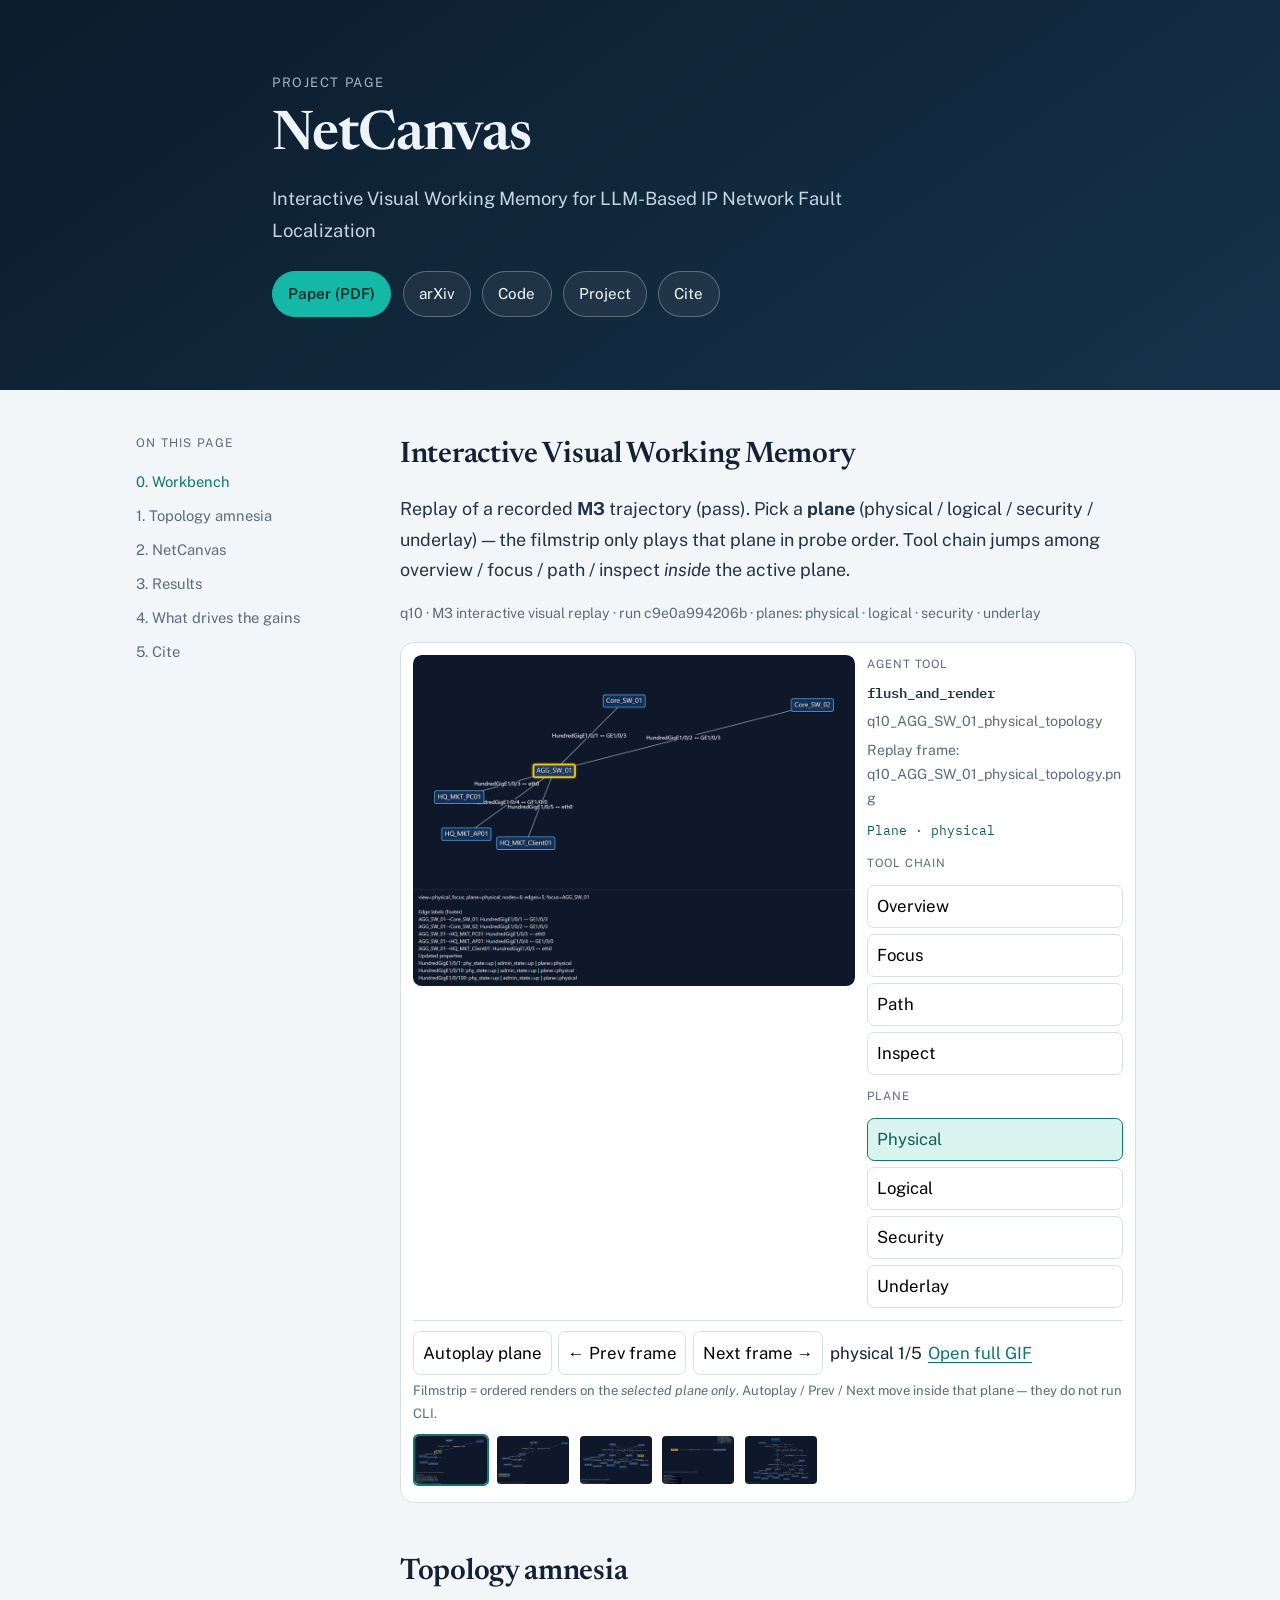
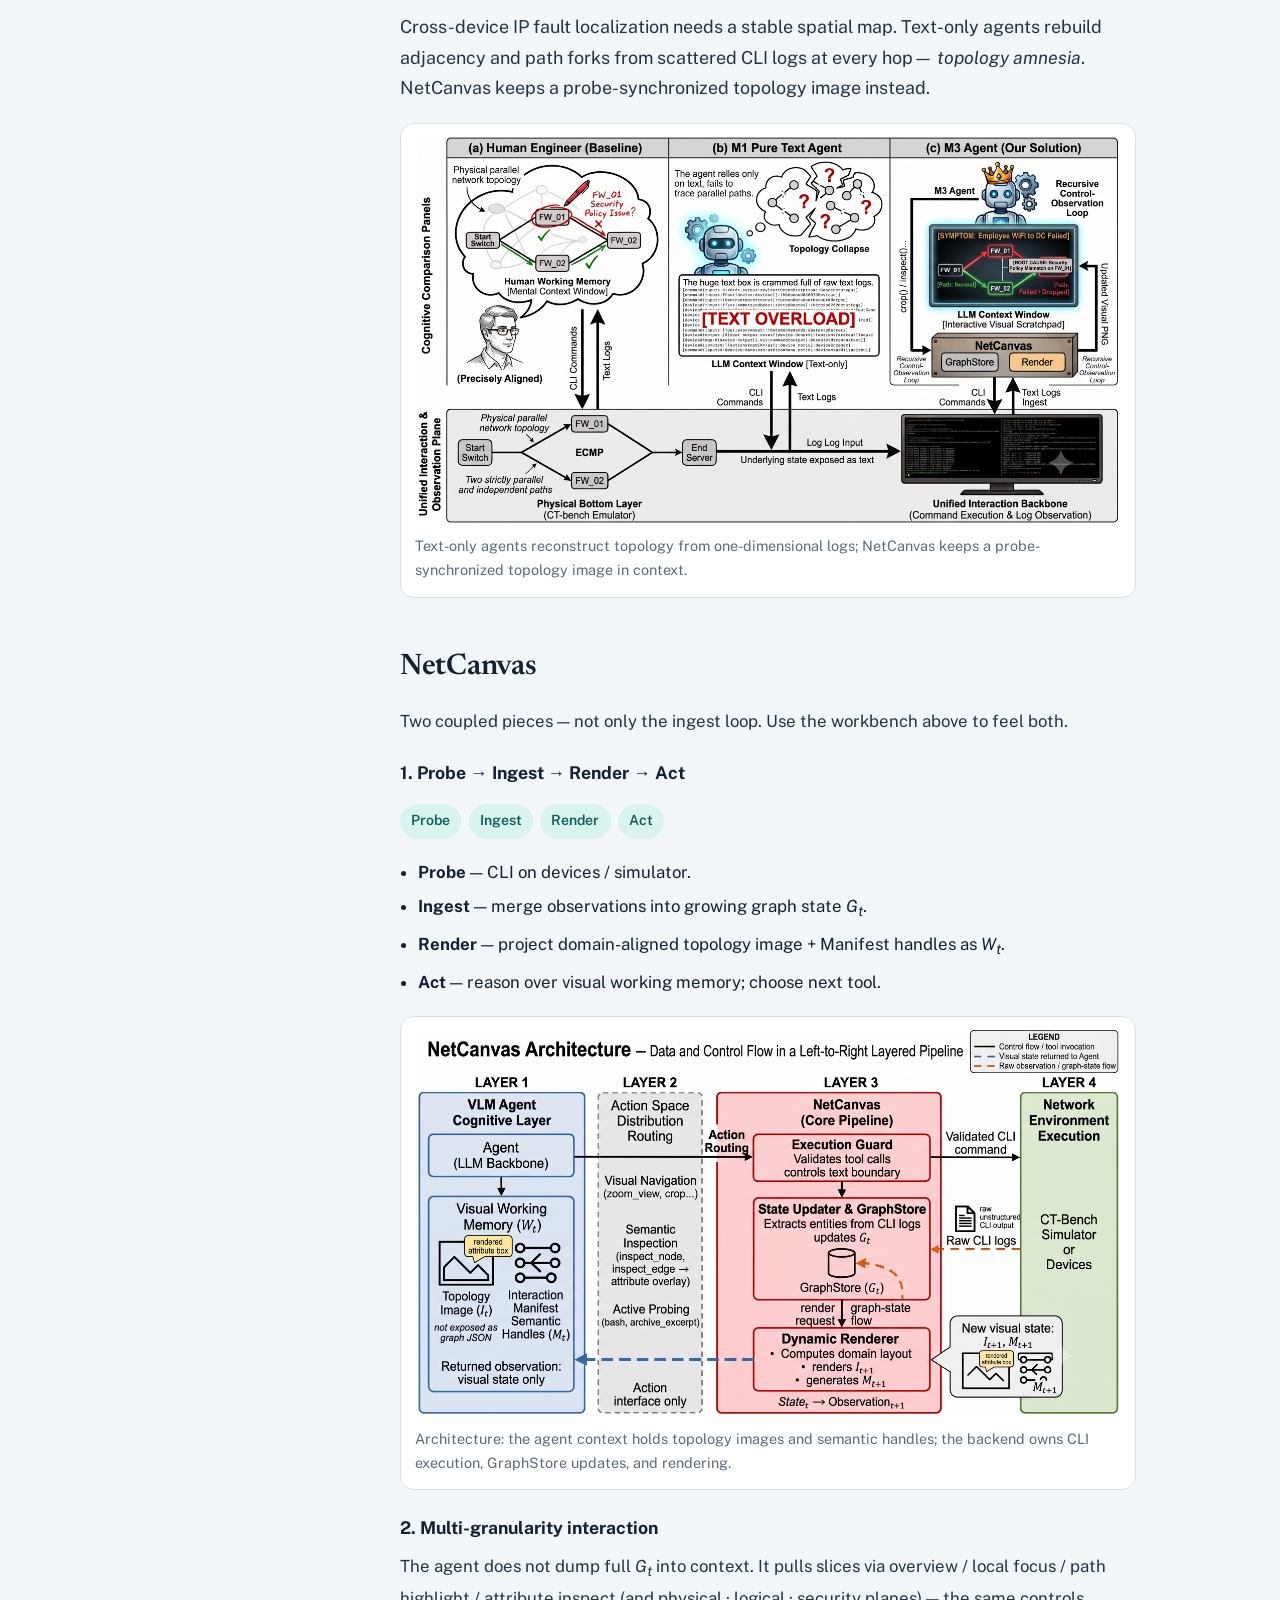
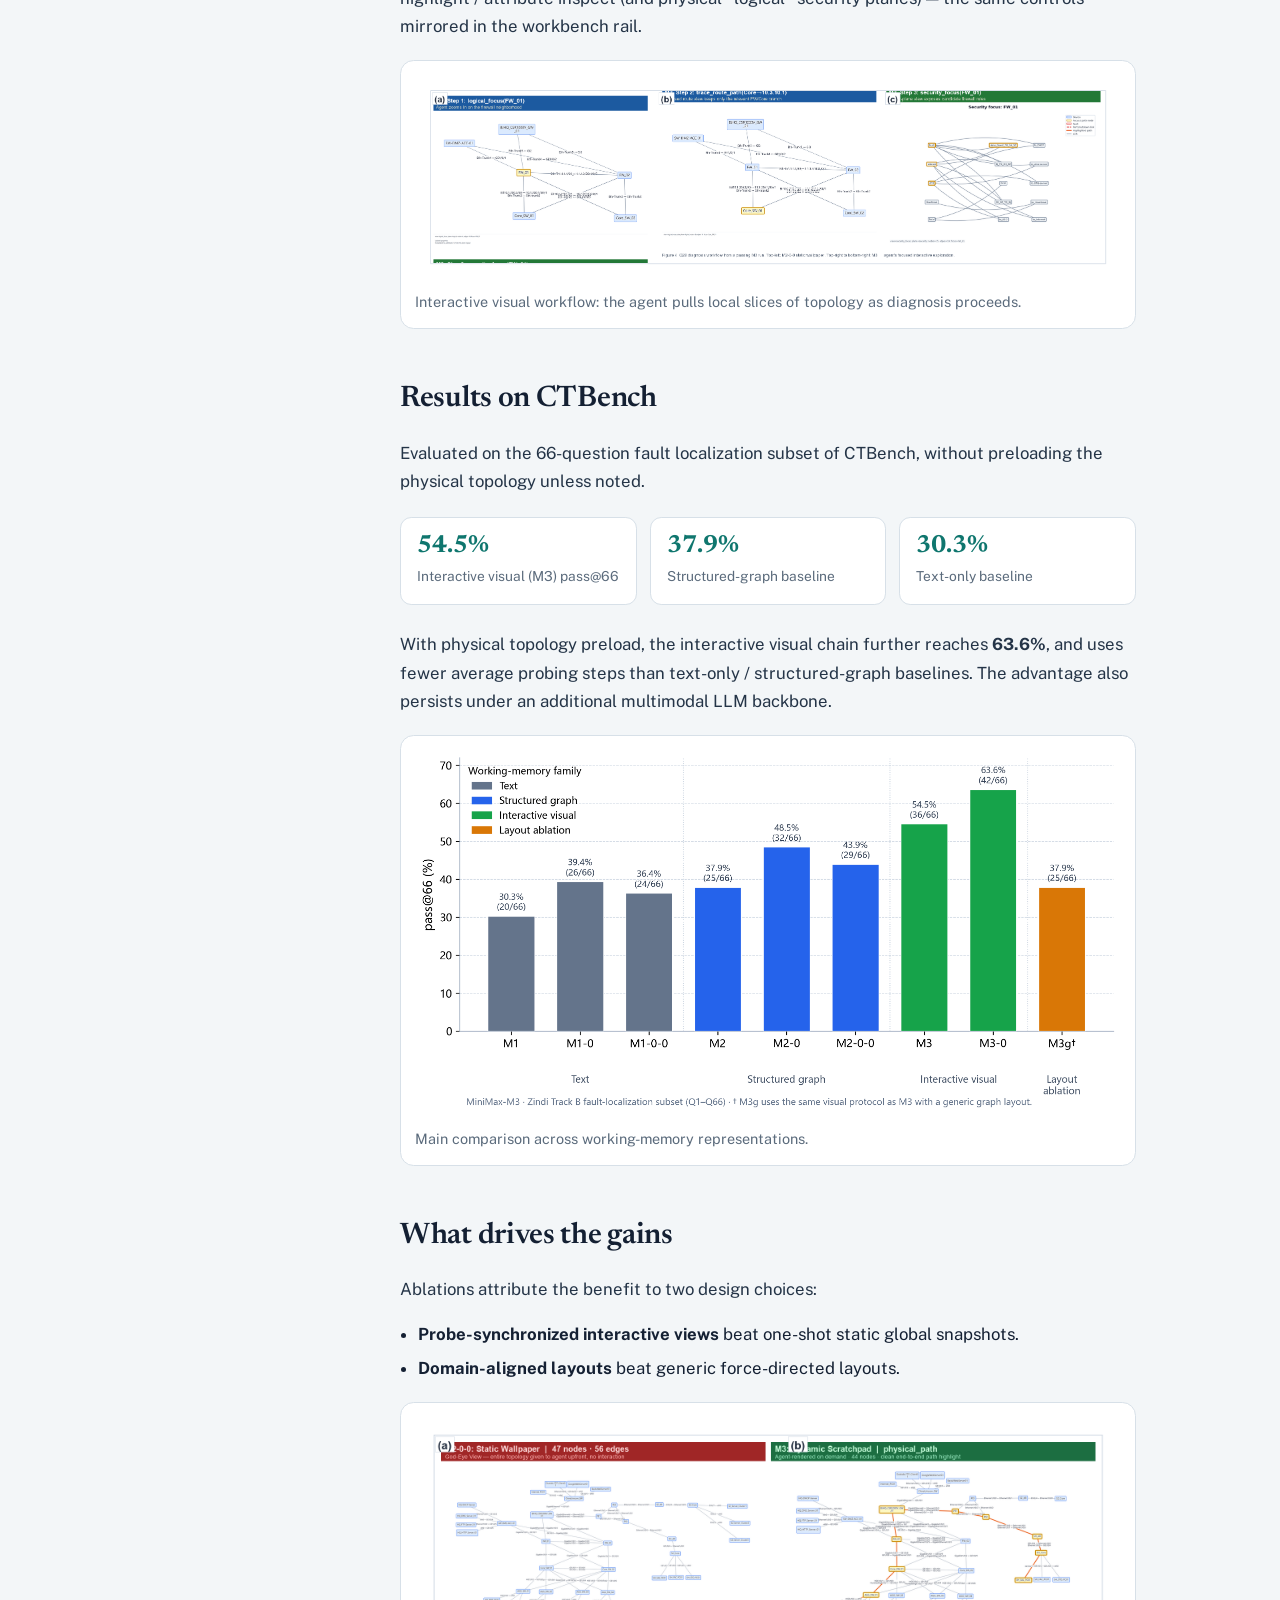
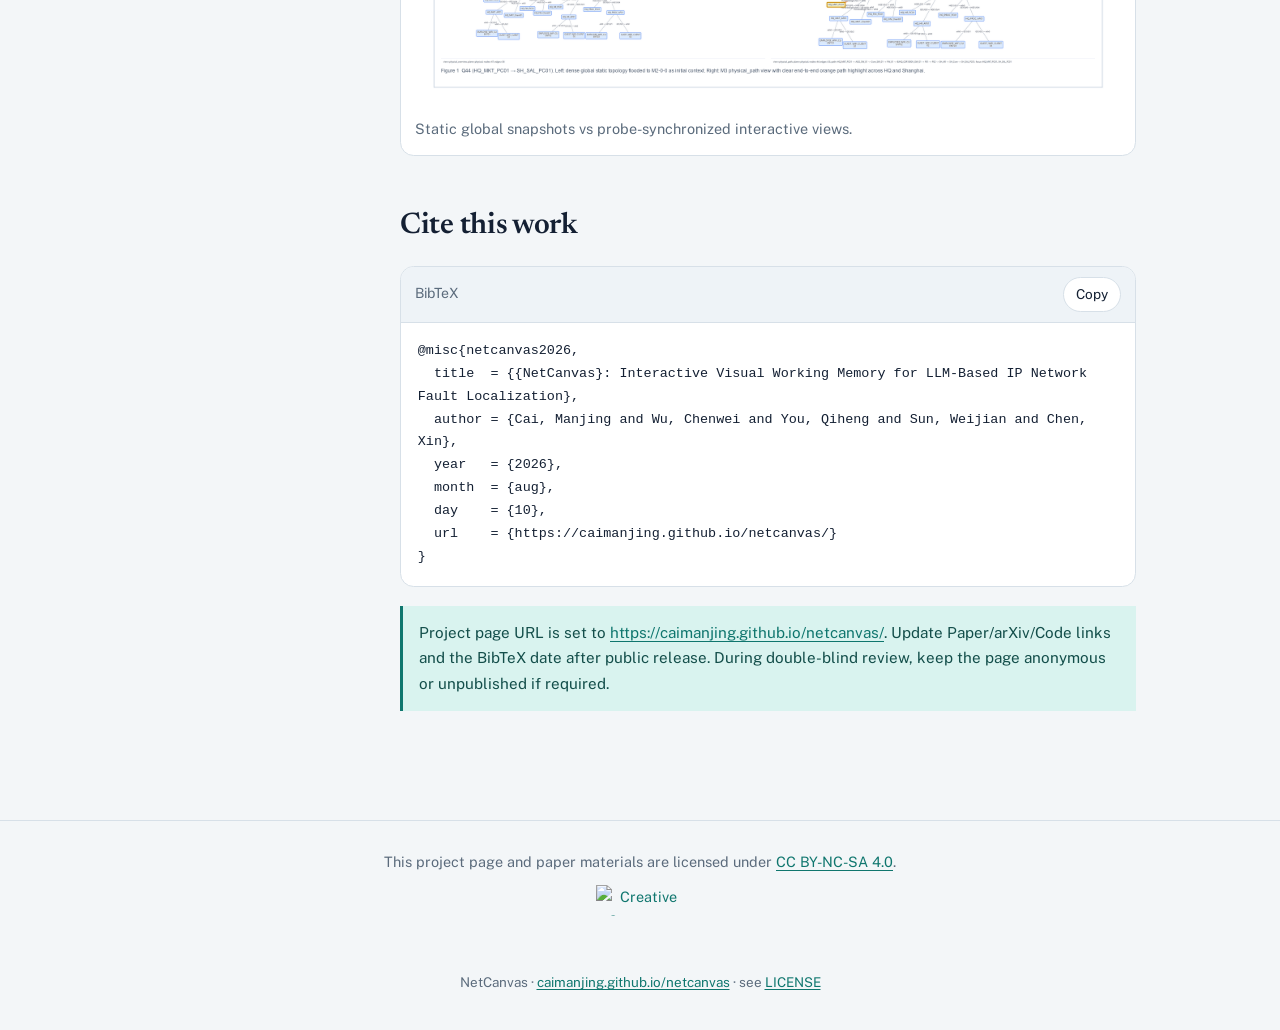
==== commit bfe299d7: "Clarify workbench filmstrip controls as plane autoplay and frame step. Co-authored-by: Cursor <curso" ====
--- a/index.html
+++ b/index.html
@@ -88,12 +88,16 @@
           </aside>
           <div class="wb-timeline">
             <div class="wb-controls">
-              <button type="button" data-wb-play>Play plane</button>
-              <button type="button" data-wb-prev>Prev</button>
-              <button type="button" data-wb-next>Next</button>
+              <button type="button" data-wb-play title="Auto-advance frames in the selected plane">Autoplay plane</button>
+              <button type="button" data-wb-prev title="Previous frame in this plane">← Prev frame</button>
+              <button type="button" data-wb-next title="Next frame in this plane">Next frame →</button>
               <span data-wb-index></span>
-              <a href="assets/demo/demo.gif" target="_blank" rel="noopener">Open GIF</a>
-            </div>
+              <a href="assets/demo/demo.gif" target="_blank" rel="noopener">Open full GIF</a>
+            </div>
+            <p class="wb-hint">
+              Filmstrip = ordered renders on the <em>selected plane only</em>.
+              Autoplay / Prev / Next move inside that plane — they do not run CLI.
+            </p>
             <div class="wb-film" data-wb-film></div>
           </div>
         </div>
--- a/assets/theme.css
+++ b/assets/theme.css
@@ -480,7 +480,13 @@
   flex-wrap: wrap;
   gap: 0.4rem;
   align-items: center;
-  margin-bottom: 0.5rem;
+  margin-bottom: 0.35rem;
+}
+
+.wb-hint {
+  margin: 0 0 0.55rem;
+  font-size: 0.82rem;
+  color: var(--muted);
 }
 
 .wb-film {
